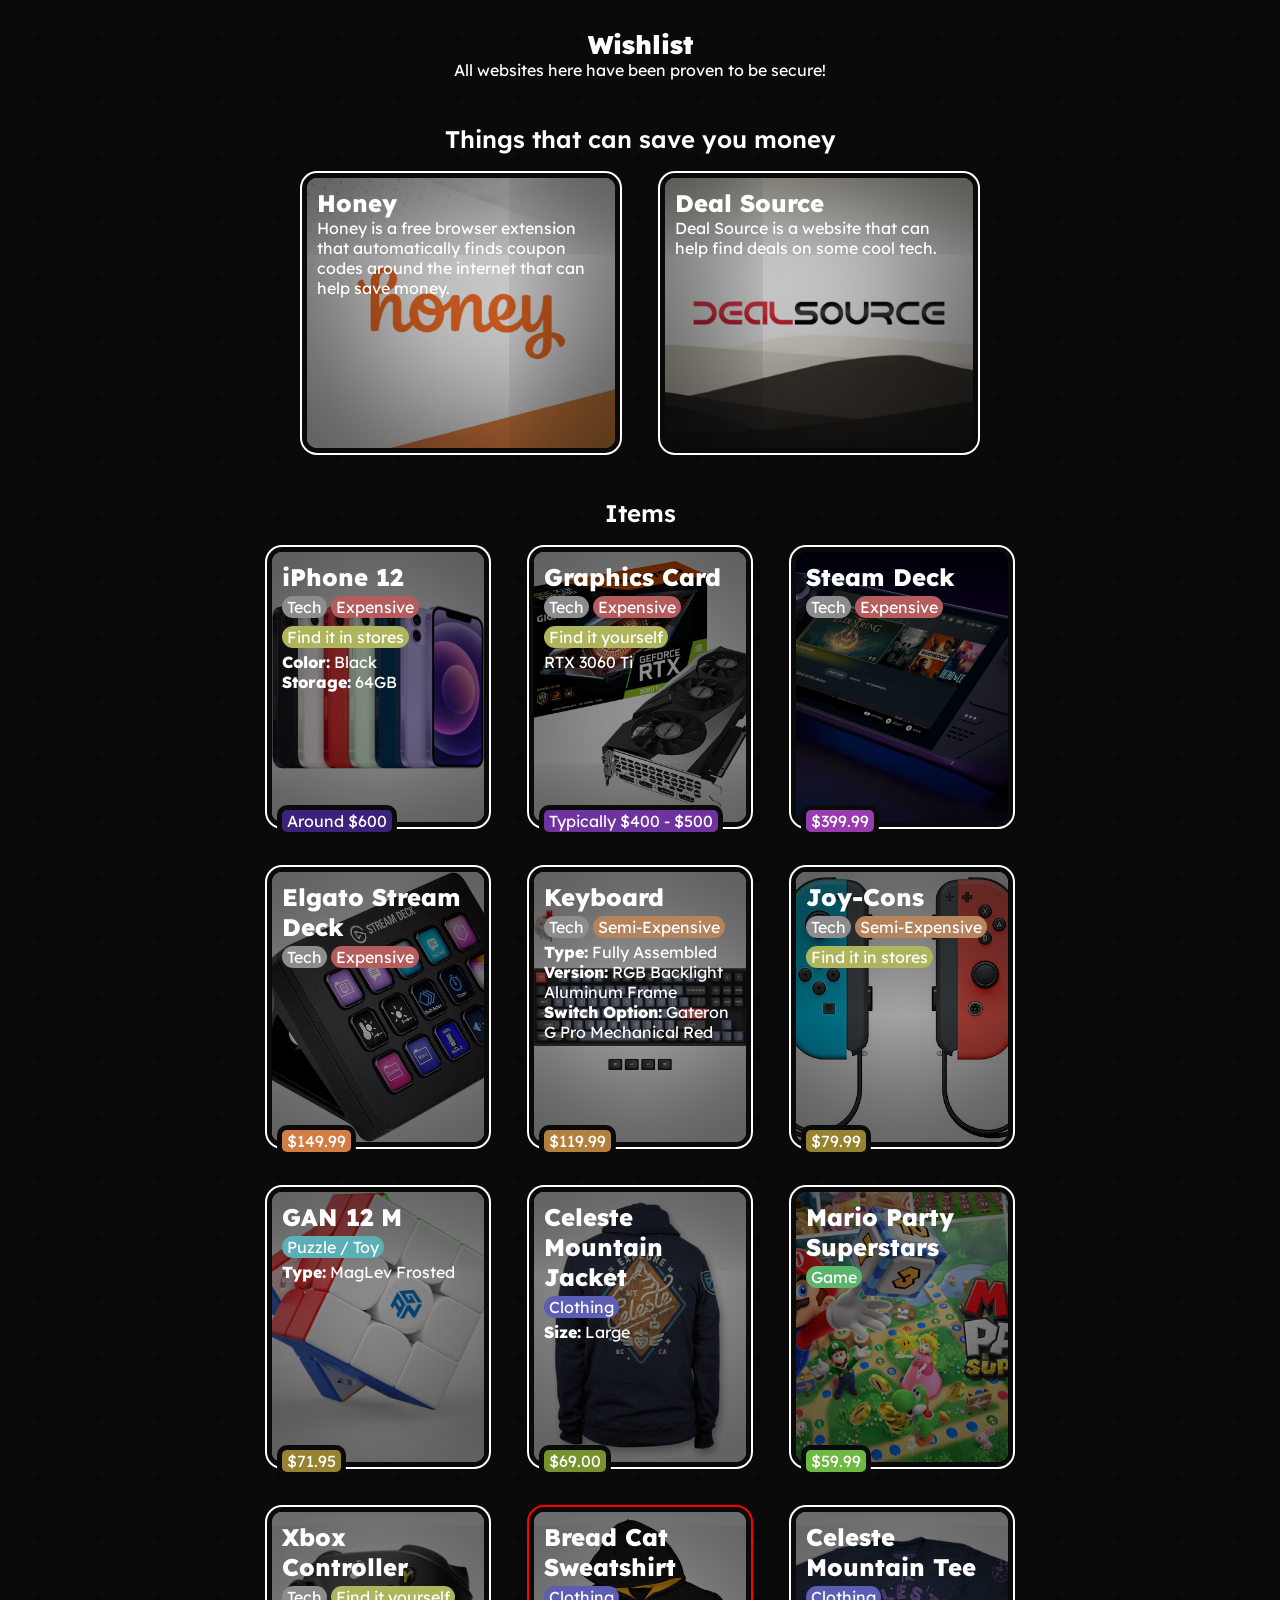
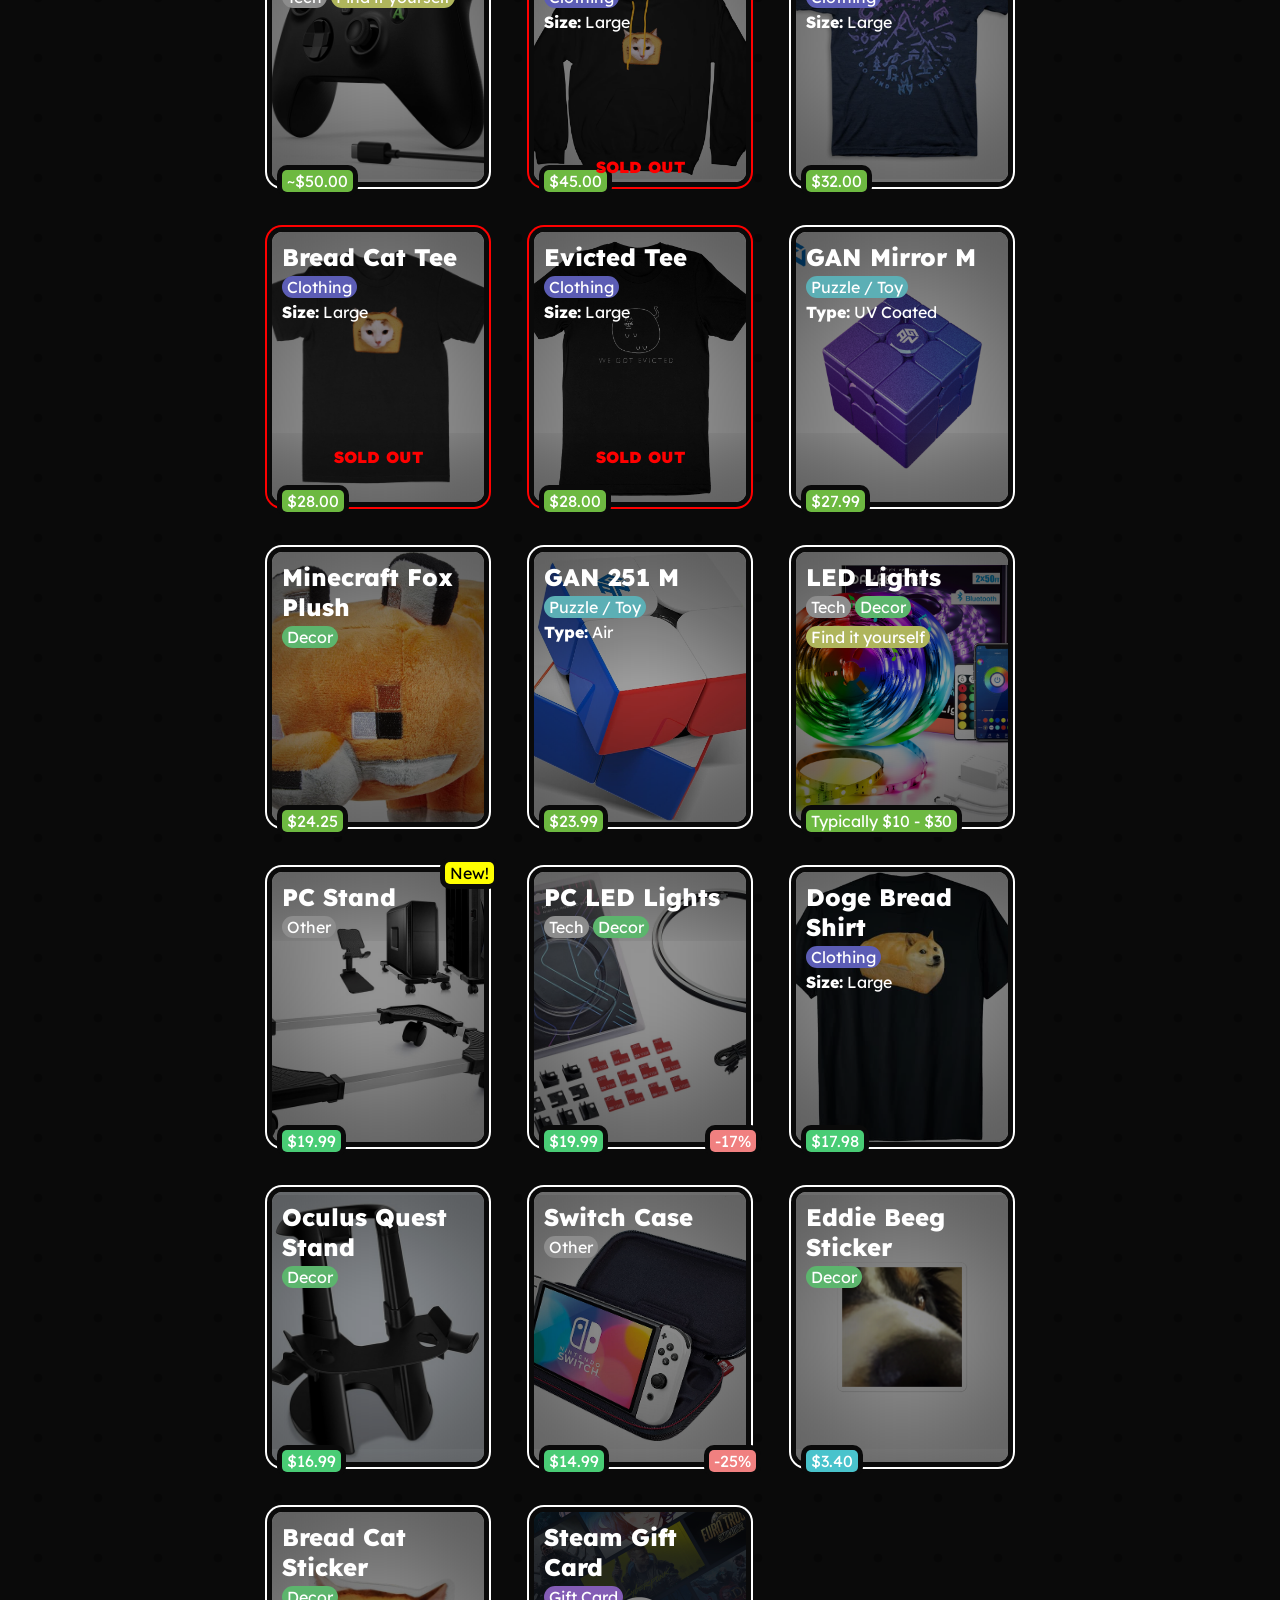
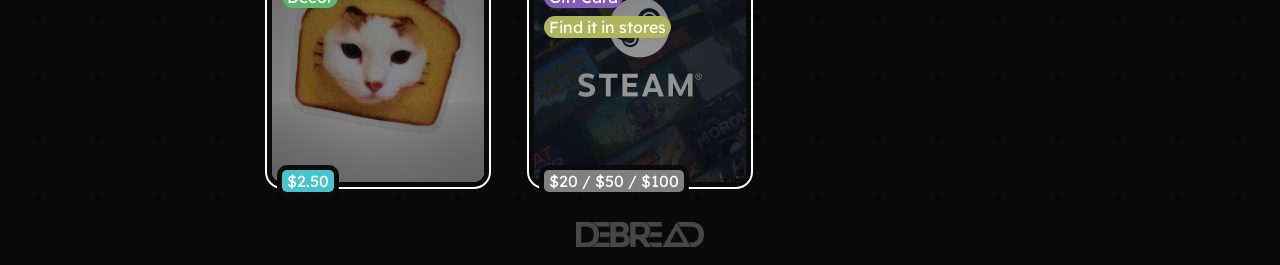
==== index.html @ 550fe933 "Add files via upload" ====
<!DOCTYPE html>
<html lang="en" style="background-color: var(--bg);">

<head>
    <meta charset="UTF-8">
    <meta http-equiv="X-UA-Compatible" content="IE=edge">
    <meta name="viewport" content="width=device-width, initial-scale=1.0">
    <link rel="stylesheet" href="index.css">
    <!-- <link rel="shortcut icon" type="image/png" href=""> -->
    <title>Wishlist</title>
</head>

<body>

    <section class="header">
        <div style="text-align: center;">
            <span class="header-text">Wishlist</span><br>
            <span>All websites here have been proven to be secure!</span>
        </div>
    </section>

    <p class="save-title">Things that can save you money</p>
    <section class="save-container">

        <div class="save-grid">
            <a class="save-box" style="background-image: url(images/save/honey.png);" href="https://www.joinhoney.com" target="_blank">
                <span class="box-title">Honey</span><br>
                <span>Honey is a free browser extension that automatically finds coupon codes around the internet that can help save money.</span>
                <img src="images/icons/link.png" class="box-link">
            </a>
            <a class="save-box" style="background-image: url(images/save/dealsource.png);" href="https://www.dealsource.tech/" target="_blank">
                <span class="box-title">Deal Source</span><br>
                <span>Deal Source is a website that can help find deals on some cool tech.</span>
                <img src="images/icons/link.png" class="box-link">
            </a>
        </div>
    </section>

    <p class="save-title">Items</p>

    <section class="boxes-container">

        <div class="box-grid">

            <a class="box" style="background-image: url(images/items/phone.jpg);" href="https://www.apple.com/shop/buy-iphone/iphone-12" target="_blank">
                <span class="box-title">iPhone 12</span><br>
                <span class="box-tag" style="background-color: var(--tag-tech);">Tech</span>
                <span class="box-tag" style="background-color: var(--tag-expensive);">Expensive</span>
                <span class="box-tag" style="background-color: var(--tag-fiy);">Find it in stores</span><br>
                <span><span style="font-weight: 800;">Color:</span> Black</span><br>
                <span><span style="font-weight: 800;">Storage:</span> 64GB</span><br>
                <div class="box-price" style="background-color: var(--price-500);">
                    <span>Around $600</span>
                </div>
            </a>

            <a class="box" style="background-image: url(images/items/gpu.jpg);">
                <span class="box-title">Graphics Card</span><br>
                <span class="box-tag" style="background-color: var(--tag-tech);">Tech</span>
                <span class="box-tag" style="background-color: var(--tag-expensive);">Expensive</span>
                <span class="box-tag" style="background-color: var(--tag-fiy);">Find it yourself</span><br>
                <span>RTX 3060 Ti</span>
                <div class="box-price" style="background-color: var(--price-450);">
                    <span>Typically $400 - $500</span>
                </div>
            </a>

            <a class="box" style="background-image: url(images/items/steamdeck.jpg);" href="https://www.steamdeck.com/en/" target="_blank">
                <span class="box-title">Steam Deck</span><br>
                <span class="box-tag" style="background-color: var(--tag-tech);">Tech</span>
                <span class="box-tag" style="background-color: var(--tag-expensive);">Expensive</span>
                <div class="box-price" style="background-color: var(--price-400);">
                    <span>$399.99</span>
                </div>
                <img src="images/icons/link.png" class="box-link">
            </a>

            <a class="box" style="background-image: url(images/items/streamdeck.jpg);" href="https://a.co/d/efsqp5U" target="_blank">
                <span class="box-title">Elgato Stream Deck</span><br>
                <span class="box-tag" style="background-color: var(--tag-tech);">Tech</span>
                <span class="box-tag" style="background-color: var(--tag-expensive);">Expensive</span>
                <div class="box-price" style="background-color: var(--price-150);">
                    <span>$149.99</span>
                </div>
                <img src="images/icons/link.png" class="box-link">
            </a>

            <a class="box" style="background-image: url(images/items/keyboard.webp);"
                href="https://www.keychron.com/collections/normal-profile-keyboards/products/keychron-k8-pro-qmk-via-wireless-mechanical-keyboard?variant=39755425382489"
                target="_blank">
                <span class="box-title">Keyboard</span><br>
                <span class="box-tag" style="background-color: var(--tag-tech);">Tech</span>
                <span class="box-tag" style="background-color: var(--tag-semi-expensive);">Semi-Expensive</span><br>
                <span><span style="font-weight: 800;">Type:</span> Fully Assembled</span><br>
                <span><span style="font-weight: 800;">Version:</span> RGB Backlight Aluminum Frame</span><br>
                <span><span style="font-weight: 800;">Switch Option:</span> Gateron G Pro Mechanical Red</span>
                <div class="box-price" style="background-color: var(--price-100);">
                    <span>$119.99</span>
                </div>
                <img src="images/icons/link.png" class="box-link">
            </a>

            <a class="box" style="background-image: url(images/items/joycon.jpg);" href="https://a.co/d/glvPUN5" target="_blank">
                <span class="box-title">Joy-Cons</span><br>
                <span class="box-tag" style="background-color: var(--tag-tech);">Tech</span>
                <span class="box-tag" style="background-color: var(--tag-semi-expensive);">Semi-Expensive</span>
                <span class="box-tag" style="background-color: var(--tag-fiy);">Find it in stores</span>
                <div class="box-price" style="background-color: var(--price-75);">
                    <span>$79.99</span>
                </div>
                <img src="images/icons/link.png" class="box-link">
            </a>

            <a class="box" style="background-image: url(images/items/cube2.jpg);" href="https://a.co/d/9yiKm9C" target="_blank">
                <span class="box-title">GAN 12 M</span><br>
                <span class="box-tag" style="background-color: var(--tag-toy);">Puzzle / Toy</span><br>
                <span><span style="font-weight: 800;">Type:</span> MagLev Frosted</span><br>
                <div class="box-price" style="background-color: var(--price-75);">
                    <span>$71.95</span>
                </div>
                <img src="images/icons/link.png" class="box-link">
            </a>

            <a class="box" style="background-image: url(images/items/sweatshirt2.webp)"
                href="https://www.fangamer.com/collections/celeste/products/celeste-hoodie-sweatshirt" target="_blank">
                <span class="box-title">Celeste Mountain Jacket</span><br>
                <span class="box-tag" style="background-color: var(--tag-clothing);">Clothing</span><br>
                <span><span style="font-weight: 800;">Size:</span> Large</span><br>
                <div class="box-price" style="background-color: var(--price-50);">
                    <span>$69.00</span>
                </div>
                <img src="images/icons/link.png" class="box-link">
            </a>

            <a class="box" style="background-image: url(images/items/mps.avif);"
                href="https://www.nintendo.com/store/products/mario-party-superstars-114384/" target="_blank">
                <span class="box-title">Mario Party Superstars</span><br>
                <div>
                    <span class="box-tag" style="background-color: var(--tag-decor);">Game</span>
                </div>
                <div class="box-price" style="background-color: var(--price-25);">
                    <span>$59.99</span>
                </div>
                <img src="images/icons/link.png" class="box-link">
            </a>

            <a class="box" style="background-image: url(images/items/xboxcontroller.jpg);">
                <span class="box-title">Xbox Controller</span><br>
                <span class="box-tag" style="background-color: var(--tag-tech);">Tech</span>
                <span class="box-tag" style="background-color: var(--tag-fiy);">Find it yourself</span><br>
                <div class="box-price" style="background-color: var(--price-25);">
                    <span>~$50.00</span>
                </div>
            </a>

            <a class="box" style="background-image: url(images/items/sweatshirt.webp); box-shadow: 0px 0px 0px 5px var(--bg), 0px 0px 0px 7px red,
            inset 0px 0px 200px 10px black;"
                href="https://www.catwarehouse.com/products/breadcat-hoodie?variant=41531230060734" target="_blank">
                <span class="box-title">Bread Cat Sweatshirt</span><br>
                <div>
                    <span class="box-tag" style="background-color: var(--tag-clothing);">Clothing</span>
                </div>
                <span><span style="font-weight: 800;">Size:</span> Large</span><br>
                <div class="box-price" style="background-color: var(--price-25);">
                    <span>$45.00</span>
                </div>
                <div class="box-soldout">
                    <span class="box-soldout-txt">SOLD OUT</span>
                </div>
                <img src="images/icons/link.png" class="box-link">
            </a>


            <a class="box" style="background-image: url(images/items/tee3.webp)"
                href="https://www.fangamer.com/collections/celeste/products/celeste-mountain-shirt" target="_blank">
                <span class="box-title">Celeste Mountain Tee</span><br>
                <span class="box-tag" style="background-color: var(--tag-clothing);">Clothing</span><br>
                <span><span style="font-weight: 800;">Size:</span> Large</span><br>
                <div class="box-price" style="background-color: var(--price-25);">
                    <span>$32.00</span>
                </div>
                <img src="images/icons/link.png" class="box-link">
            </a>

            <a class="box" style="background-image: url(images/items/tee.webp); box-shadow: 0px 0px 0px 5px var(--bg), 0px 0px 0px 7px red,
            inset 0px 0px 200px 10px black;"
                href="https://www.catwarehouse.com/products/breadcat-tee-black?variant=41581729579198" target="_blank">
                <span class="box-title">Bread Cat Tee</span><br>
                <span class="box-tag" style="background-color: var(--tag-clothing);">Clothing</span>
                <br><span><span style="font-weight: 800;">Size:</span> Large</span><br>
                <div class="box-soldout">
                    <span class="box-soldout-txt">SOLD OUT</span>
                </div>
                <div class="box-price" style="background-color: var(--price-25);">
                    <span>$28.00</span>
                </div>
                <img src="images/icons/link.png" class="box-link">
            </a>

            <a class="box" style="background-image: url(images/items/tee2.webp); box-shadow: 0px 0px 0px 5px var(--bg), 0px 0px 0px 7px red,
        inset 0px 0px 200px 10px black;"
                href="https://www.catwarehouse.com/products/evicted-tee?variant=41601961787582" target="_blank">
                <span class="box-title">Evicted Tee</span><br>
                <span class="box-tag" style="background-color: var(--tag-clothing);">Clothing</span><br>
                <span><span style="font-weight: 800;">Size:</span> Large</span><br>
                <div class="box-soldout">
                    <span class="box-soldout-txt">SOLD OUT</span>
                </div>
                <div class="box-price" style="background-color: var(--price-25);">
                    <span>$28.00</span>
                </div>
                <img src="images/icons/link.png" class="box-link">
            </a>

            <a class="box" style="background-image: url(images/items/mirror.png);" href="https://shop.gancube.com/product/ganmirrorm?v=f24485ae434a"
                target="_blank">
                <span class="box-title">GAN Mirror M</span><br>
                <span class="box-tag" style="background-color: var(--tag-toy);">Puzzle / Toy</span><br>
                <span><span style="font-weight: 800;">Type:</span> UV Coated</span><br>
                <div class="box-price" style="background-color: var(--price-25);">
                    <span>$27.99</span>
                </div>
                <img src="images/icons/link.png" class="box-link">
            </a>

            <a class="box" style="background-image: url(images/items/fox.jpg);" href="https://a.co/d/9LAJV01" target="_blank">
                <span class="box-title">Minecraft Fox Plush</span><br>
                <span class="box-tag" style="background-color: var(--tag-decor);">Decor</span>
                <div class="box-price" style="background-color: var(--price-25);">
                    <span>$24.25</span>
                </div>
                <img src="images/icons/link.png" class="box-link">
            </a>

            <a class="box" style="background-image: url(images/items/cube.jpg);" href="https://a.co/d/9yqokcF" target="_blank">
                <span class="box-title">GAN 251 M</span><br>
                <span class="box-tag" style="background-color: var(--tag-toy);">Puzzle / Toy</span><br>
                <span><span style="font-weight: 800;">Type:</span> Air</span><br>
                <div class="box-price" style="background-color: var(--price-25);">
                    <span>$23.99</span>
                </div>
                <img src="images/icons/link.png" class="box-link">
            </a>

            <a class="box" style="background-image: url(images/items/ledlights.jpg);">
                <span class="box-title">LED Lights</span><br>
                <span class="box-tag" style="background-color: var(--tag-tech);">Tech</span>
                <span class="box-tag" style="background-color: var(--tag-decor);">Decor</span>
                <span class="box-tag" style="background-color: var(--tag-fiy);">Find it yourself</span>
                <div class="box-price" style="background-color: var(--price-25);">
                    <span>Typically $10 - $30</span>
                </div>
            </a>

            <a class="box" style="background-image: url(images/items/pcstand.png);" href="https://a.co/d/6WQpPSl" target="_blank">
                <span class="box-title">PC Stand</span><br>
                <span class="box-tag" style="background-color: var(--tag-tech);">Other</span>
                <div class="box-price" style="background-color: var(--price-10);">
                    <span>$19.99</span>
                </div>
                <div class="box-new">
                    <span>New!</span>
                </div>
                <img src="images/icons/link.png" class="box-link">
            </a>

            <a class="box" style="background-image: url(images/items/pcledlights.jpg);" href="https://a.co/d/g2DszLo" target="_blank">
                <span class="box-title">PC LED Lights</span><br>
                <span class="box-tag" style="background-color: var(--tag-tech);">Tech</span>
                <span class="box-tag" style="background-color: var(--tag-decor);">Decor</span>
                <div class="box-price" style="background-color: var(--price-10);">
                    <span>$19.99</span>
                </div>
                <div class="box-discount">
                    <span>-17%</span>
                </div>
                <img src="images/icons/link.png" class="box-link">
            </a>

            <a class="box" style="background-image: url(images/items/dogebread.jpg);" href="https://a.co/d/9gzTWDz" target="_blank">
                <span class="box-title">Doge Bread Shirt</span><br>
                <span class="box-tag" style="background-color: var(--tag-clothing);">Clothing</span><br>
                <span><span style="font-weight: 800;">Size:</span> Large</span><br>
                <div class="box-price" style="background-color: var(--price-10);">
                    <span>$17.98</span>
                </div>
                <img src="images/icons/link.png" class="box-link">
            </a>


            <a class="box" style="background-image: url(images/items/queststand.PNG);" href="https://a.co/d/4uVaNpi" target="_blank">
                <span class="box-title">Oculus Quest Stand</span><br>
                <span class="box-tag" style="background-color: var(--tag-decor);">Decor</span>
                <div class="box-price" style="background-color: var(--price-10);">
                    <span>$16.99</span>
                </div>
                <img src="images/icons/link.png" class="box-link">
            </a>

            <a class="box" style="background-image: url(images/items/switchcase.PNG);"
                href="https://a.co/d/511zLn5" target="_blank">
                <span class="box-title">Switch Case</span><br>
                <span class="box-tag" style="background-color: var(--tag-tech);">Other</span>
                <div class="box-price" style="background-color: var(--price-10);">
                    <span>$14.99</span>
                </div>
                <div class="box-discount">
                    <span>-25%</span>
                </div>
                <img src="images/icons/link.png" class="box-link">
            </a>

            <a class="box" style="background-image: url(images/items/eddiesticker.png);"
                href="https://streamlabs.com/notdebread/merch/3266686" target="_blank">
                <span class="box-title">Eddie Beeg Sticker</span><br>
                <span class="box-tag" style="background-color: var(--tag-decor);">Decor</span>
                <div class="box-price" style="background-color: var(--price-1);">
                    <span>$3.40</span>
                </div>
                <img src="images/icons/link.png" class="box-link">
            </a>

            <a class="box" style="background-image: url(images/items/sticker.webp);"
                href="https://www.catwarehouse.com/collections/all/products/bread-cat-sticker" target="_blank">
                <span class="box-title">Bread Cat Sticker</span><br>
                <span class="box-tag" style="background-color: var(--tag-decor);">Decor</span>
                <div class="box-price" style="background-color: var(--price-1);">
                    <span>$2.50</span>
                </div>
                <img src="images/icons/link.png" class="box-link">
            </a>

            <box class="box" style="background-image: url(images/items/steam.jpg);">
                <span class="box-title">Steam Gift Card</span><br>
                <span class="box-tag" style="background-color: var(--tag-giftcard);">Gift Card</span>
                <span class="box-tag" style="background-color: var(--tag-fiy);">Find it in stores</span>
                <div class="box-price card1">
                    <span>$20 / $50 / $100</span>
                </div>
            </box>

        </div>
    </section>

    <section class="footer">
        <img src="images/logo.png" class="footer-img">
    </section>
</body>

</html>
---- index.css ----
:root {
  --bg: rgb(10, 10, 10);
  --accent: rgb(136, 71, 255);

  --tag-tech: rgb(140, 140, 140);
  --tag-expensive: rgb(181, 92, 92);
  --tag-semi-expensive: rgb(181, 132, 92);
  --tag-fiy: rgb(175, 181, 92);
  --tag-decor: rgb(92, 181, 109);
  --tag-toy: rgb(92, 175, 181);
  --tag-clothing: rgb(92, 93, 181);
  --tag-giftcard: rgb(131, 92, 181);

  --price-1: rgb(73, 195, 204);
  --price-5: rgb(73, 204, 171);
  --price-10: rgb(73, 204, 117);
  --price-25: rgb(109, 185, 65);
  --price-50: rgb(120, 146, 47);
  --price-75: rgb(150, 131, 49);
  --price-100: rgb(179, 128, 62);
  --price-150: rgb(209, 125, 68);
  --price-200: rgb(255, 121, 88);
  --price-250: rgb(255, 88, 88);
  --price-300: rgb(226, 75, 125);
  --price-350: rgb(202, 63, 172);
  --price-400: rgb(152, 59, 175);
  --price-450: rgb(110, 51, 158);
  --price-500: rgb(59, 35, 124);
}

@font-face {
  font-family: deca;
  src: url(fonts/deca.ttf);
}

html {
  background-color: var(--bg);
  font-family: deca;
  color: white;
}

body {
  background-image: radial-gradient(rgba(0, 0, 0, 0.25) 10%, transparent 11%);
  background-size: 60px 60px;
  background-position: 0 0, 30px 30px;
  background-repeat: repeat;
}

.header {
  display: flex;
  align-items: center;
  justify-content: center;
  padding: 20px;
}

.header-text {
  font-size: 2vw;
  font-weight: 900;
}

.save-container {
  display: flex;
  justify-content: center;
  margin-bottom: 50px;
}

.save-title {
  text-align: center;
  font-size: x-large;
  font-weight: 600;
}

.save-grid {
  display: grid;
  gap: 50px;
  grid-template-columns: repeat(2, 1fr);
}

.save-box {
  position: relative;
  width: 22.5vw;
  height: 250px;
  background-color: black;
  padding: 10px;
  border-radius: 10px;
  background-position: center;
  background-size: cover;
  user-select: none;
  cursor: pointer;
  text-decoration: none;
  color: white;
  box-shadow: 0px 0px 0px 5px var(--bg), 0px 0px 0px 7px white,
    inset 0px 0px 200px 10px black;
}

.save-box:hover {
  box-shadow: 0px 0px 0px 7px var(--bg), 0px 0px 0px 9px white,
    inset 0px 0px 200px 10px black;
}

.save-box:active {
  box-shadow: 0px 0px 0px 5px var(--bg), 0px 0px 0px 7px white,
    inset 0px 0px 200px 10px black;
}

.boxes-container {
  display: flex;
  justify-content: center;
}

.box-grid {
  display: grid;
  grid-template-columns: repeat(3, 1fr);
  gap: 50px;
  margin-bottom: 10px;
}

.box {
  position: relative;
  width: 15vw;
  height: 250px;
  background-color: white;
  padding: 10px;
  border-radius: 10px;
  background-position: center;
  background-size: cover;
  user-select: none;
  cursor: pointer;
  text-decoration: none;
  color: white;
  box-shadow: 0px 0px 0px 5px var(--bg), 0px 0px 0px 7px white,
    inset 0px 0px 200px 10px black;
}

.box:hover {
  box-shadow: 0px 0px 0px 7px var(--bg), 0px 0px 0px 9px white,
    inset 0px 0px 200px 10px black;
}

.box:active {
  box-shadow: 0px 0px 0px 5px var(--bg), 0px 0px 0px 7px white,
    inset 0px 0px 200px 10px black;
}

.box-title {
  font-size: x-large;
  font-weight: 800;
}

.box-tag {
  padding: 5px;
  padding-top: 1px;
  padding-bottom: 1px;
  border-radius: 23px;
  white-space: nowrap;
  line-height: 30px;
}

.card1 {
  animation: card1 linear 5s infinite;
}

@keyframes card1 {
  0% {
    background-color: var(--price-10);
  }

  33% {
    background-color: var(--price-50);
  }

  66% {
    background-color: var(--price-100);
  }

  100% {
    background-color: var(--price-10);
  }
}

.box-discount {
  position: absolute;
  bottom: -10px;
  right: -10px;
  background-color: lightcoral;
  padding: 5px;
  padding-top: 1px;
  padding-bottom: 1px;
  border-radius: 5px;
  z-index: 2;
  box-shadow: 0px 0px 0px 5px var(--bg);
}

.box-new {
  position: absolute;
  top: -10px;
  right: -10px;
  background-color: yellow;
  color: black;
  padding: 5px;
  padding-top: 1px;
  padding-bottom: 1px;
  border-radius: 5px;
  box-shadow: 0px 0px 0px 5px var(--bg);
}

.box-price {
  position: absolute;
  bottom: -10px;
  background-color: grey;
  padding: 5px;
  padding-top: 1px;
  padding-bottom: 1px;
  border-radius: 5px;
  box-shadow: 0px 0px 0px 5px var(--bg);
}

.box-soldout {
  width: calc(100% - 20px);
  height: 100%;
  position: absolute;
  display: flex;
  justify-content: center;
  align-items: center;
}

.box-soldout-txt {
  color: red;
  font-weight: 900;
}

.box-link {
  position: absolute;
  width: 25px;
  opacity: 0;
  filter: invert();
  bottom: 5px;
  right: 5px;
  transition: opacity ease-in-out 0.25s;
}

.box:hover .box-link {
  opacity: 1;
}

.save-box:hover .box-link {
  opacity: 1;
}

.footer {
  display: flex;
  justify-content: center;
  align-items: center;
  margin-top: 20px;
  padding: 10px;
}

.footer-img {
  width: 10vw;
  opacity: 0.25;
}

@media screen and (max-width: 1200px) {
  .box-grid {
    display: grid;
    grid-template-columns: repeat(2, 1fr);
  }

  .save-box {
    width: 25vw;
  }

  .box {
    width: 25vw;
  }
}

@media screen and (max-width: 900px) {
  .header-text {
    font-size: 10vw;
  }

  .save-grid {
    grid-template-columns: repeat(1, 1fr);
  }

  .save-box {
    width: 75vw;
  }

  .box-grid {
    display: grid;
    grid-template-columns: repeat(1, 1fr);
  }

  .box {
    width: 75vw;
  }

  .footer-img {
    width: 50vw;
  }
}
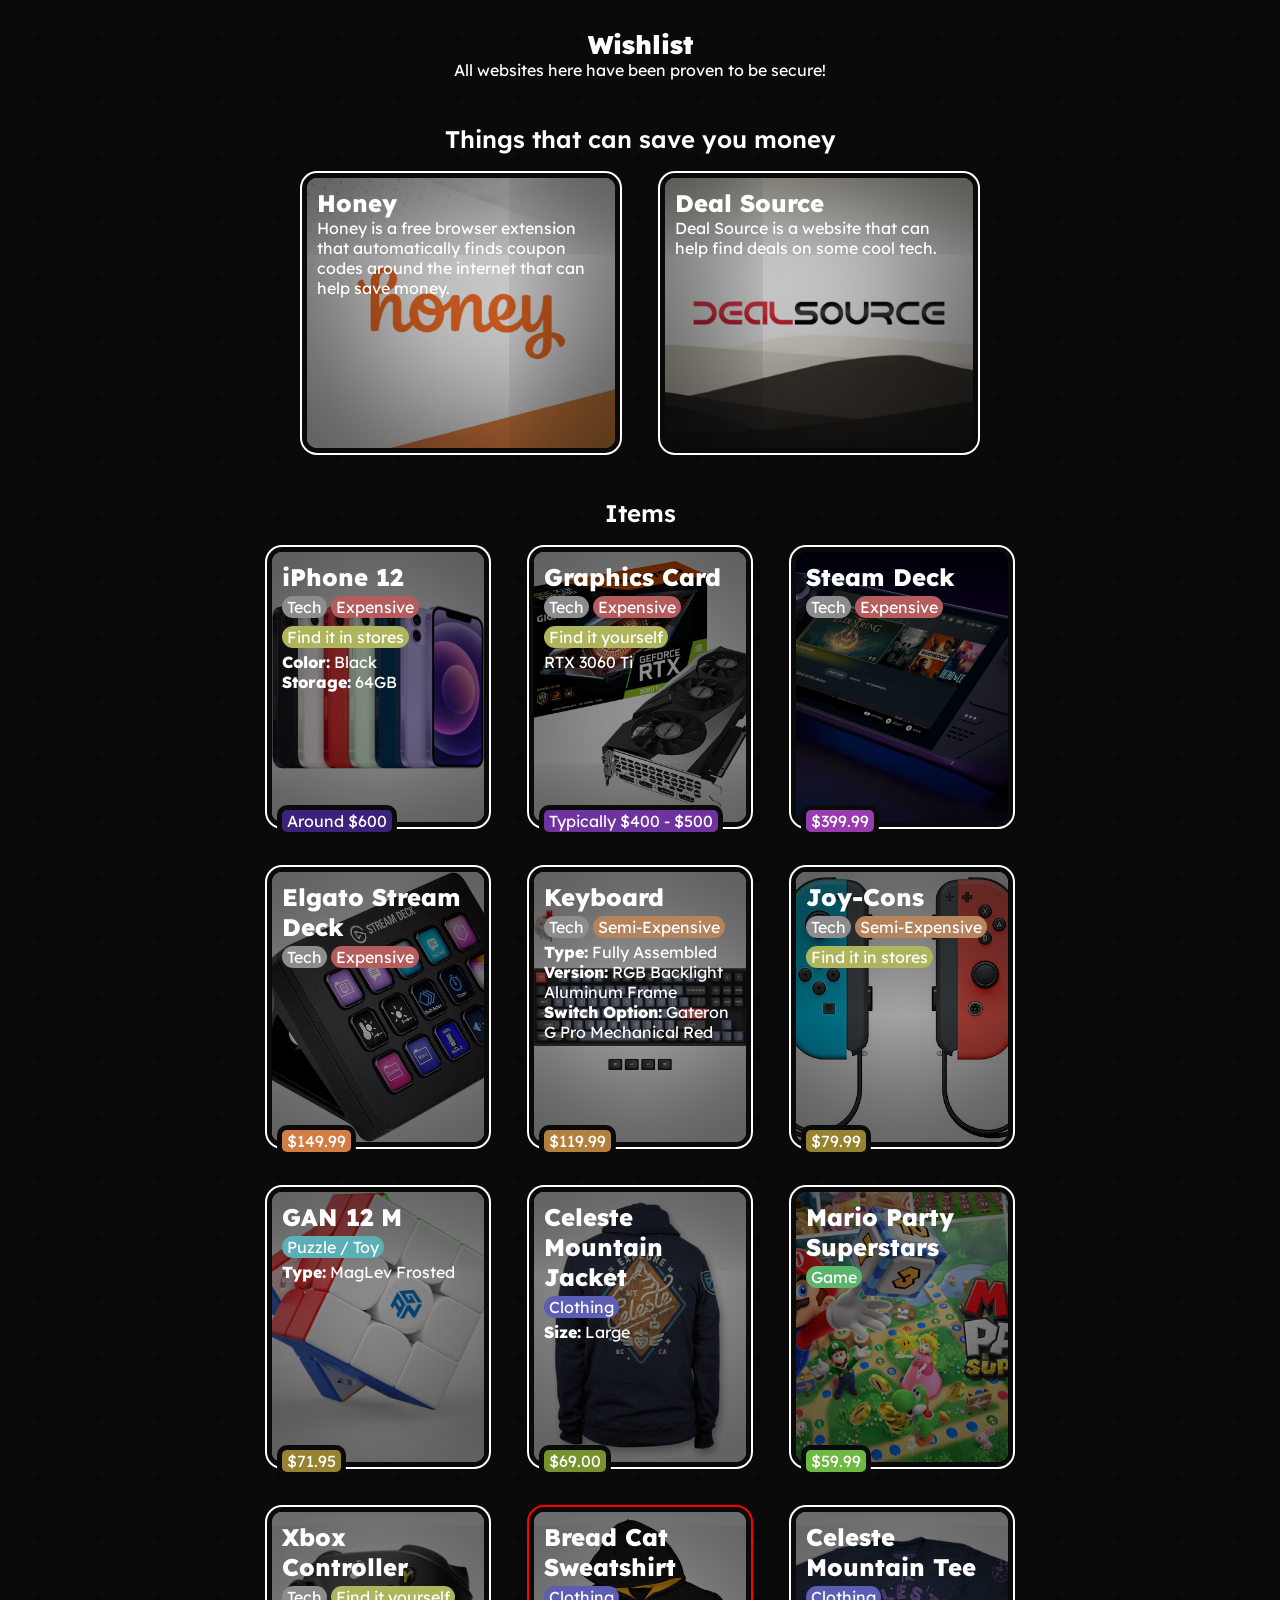
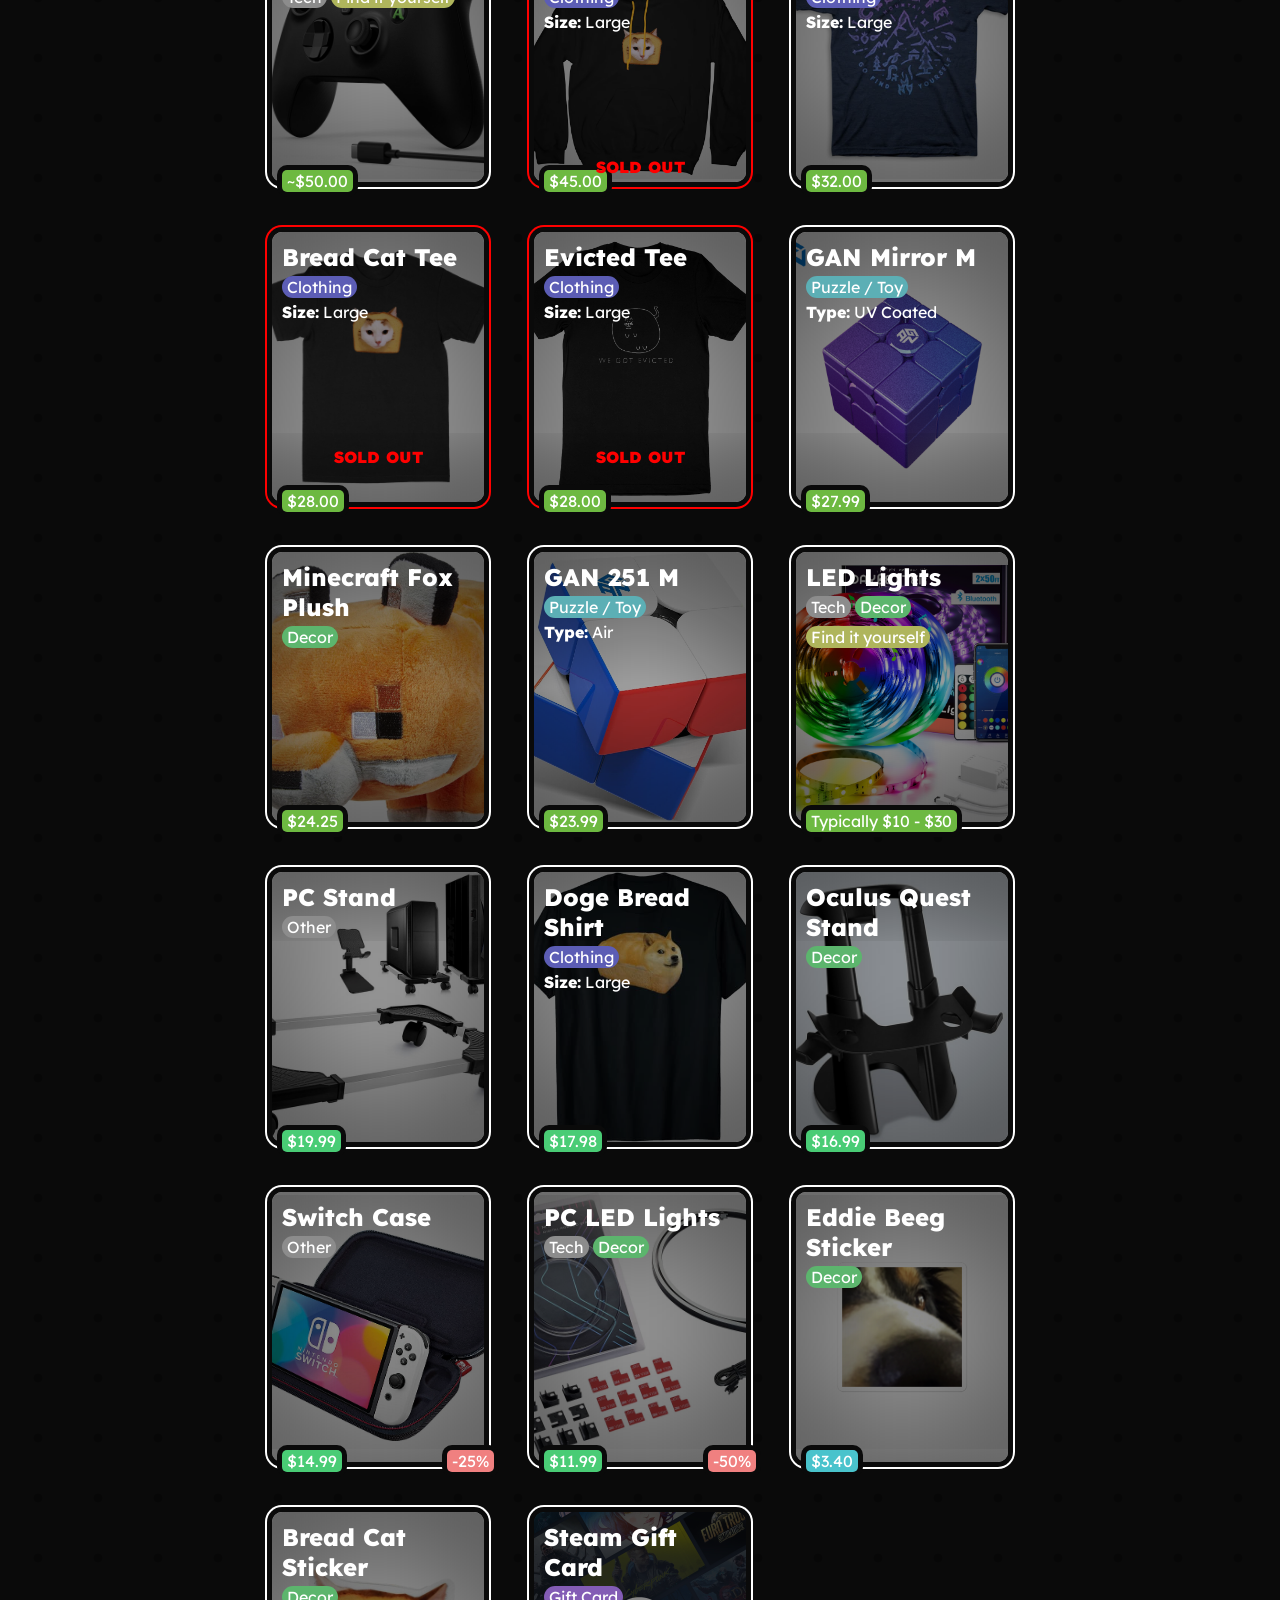
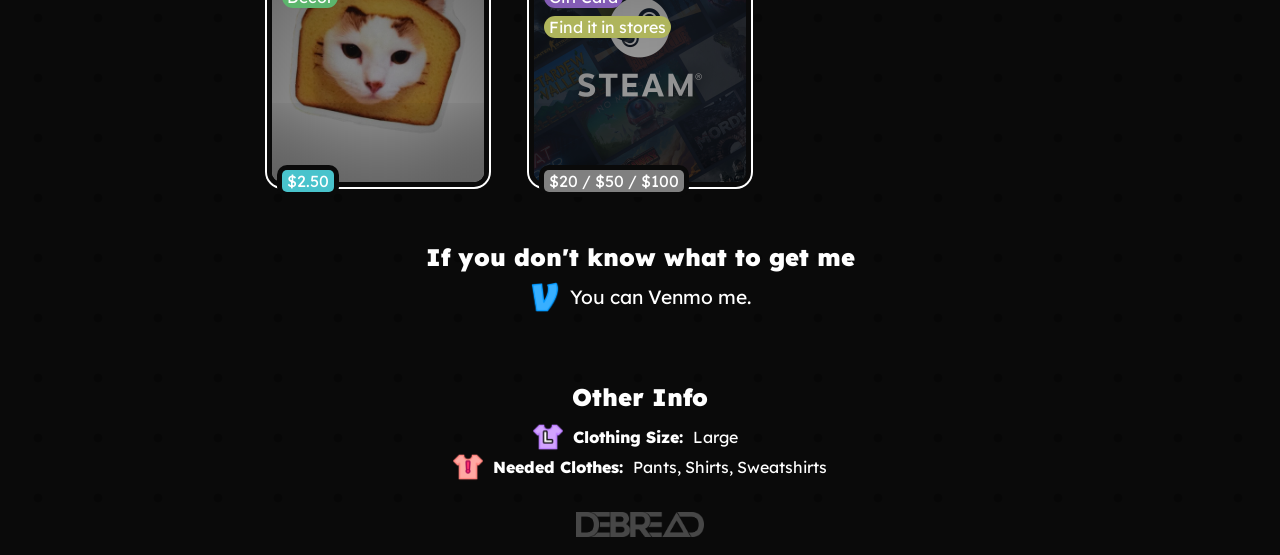
==== commit cdc1fe01: "Add files via upload" ====
--- a/index.html
+++ b/index.html
@@ -258,22 +258,6 @@
                 <div class="box-price" style="background-color: var(--price-10);">
                     <span>$19.99</span>
                 </div>
-                <div class="box-new">
-                    <span>New!</span>
-                </div>
-                <img src="images/icons/link.png" class="box-link">
-            </a>
-
-            <a class="box" style="background-image: url(images/items/pcledlights.jpg);" href="https://a.co/d/g2DszLo" target="_blank">
-                <span class="box-title">PC LED Lights</span><br>
-                <span class="box-tag" style="background-color: var(--tag-tech);">Tech</span>
-                <span class="box-tag" style="background-color: var(--tag-decor);">Decor</span>
-                <div class="box-price" style="background-color: var(--price-10);">
-                    <span>$19.99</span>
-                </div>
-                <div class="box-discount">
-                    <span>-17%</span>
-                </div>
                 <img src="images/icons/link.png" class="box-link">
             </a>
 
@@ -306,6 +290,19 @@
                 </div>
                 <div class="box-discount">
                     <span>-25%</span>
+                </div>
+                <img src="images/icons/link.png" class="box-link">
+            </a>
+
+            <a class="box" style="background-image: url(images/items/pcledlights.jpg);" href="https://a.co/d/g2DszLo" target="_blank">
+                <span class="box-title">PC LED Lights</span><br>
+                <span class="box-tag" style="background-color: var(--tag-tech);">Tech</span>
+                <span class="box-tag" style="background-color: var(--tag-decor);">Decor</span>
+                <div class="box-price" style="background-color: var(--price-10);">
+                    <span>$11.99</span>
+                </div>
+                <div class="box-discount">
+                    <span>-50%</span>
                 </div>
                 <img src="images/icons/link.png" class="box-link">
             </a>
@@ -342,6 +339,37 @@
         </div>
     </section>
 
+    <section class="other">
+        <div class="other-title">
+            <span>If you don't know what to get me</span>
+        </div>
+        <div class="other-body">
+            <div class="other-element">
+                <img src="images/icons/venmo.png" class="other-icon">
+                <span class="other-text">You can Venmo me.</span>
+            </div>
+            <div>
+                <img>
+            </div>
+        </div>
+    </section>
+
+    <section>
+        <div class="other-title">
+            <span>Other Info</span>
+        </div>
+        <div class="other-body">
+            <div class="other-element">
+                <img src="images/icons/size.png" class="other-icon">
+                <span class="other" style="font-weight: 800;">Clothing Size:</span><span> Large</span><br>
+            </div>
+            <div class="other-element">
+                <img src="images/icons/clothes.png" class="other-icon">
+                <span class="other" style="font-weight: 800;">Needed Clothes:</span><span> Pants, Shirts, Sweatshirts</span>
+            </div>
+        </div>
+    </section>
+
     <section class="footer">
         <img src="images/logo.png" class="footer-img">
     </section>
--- a/index.css
+++ b/index.css
@@ -247,6 +247,36 @@
   opacity: 1;
 }
 
+.other-title {
+  margin-top: 50px;
+  text-align: center;
+  font-size: x-large;
+  font-weight: 900;
+  margin-bottom: 10px;
+}
+
+.other-body {
+  display: flex;
+  justify-content: center;
+  align-items: center;
+  flex-direction: column;
+}
+
+.other-element {
+  display: flex;
+  justify-content: center;
+  align-items: center;
+  gap: 10px;
+}
+
+.other-icon {
+  width: 30px;
+}
+
+.other-text {
+  font-size: larger;
+}
+
 .footer {
   display: flex;
   justify-content: center;
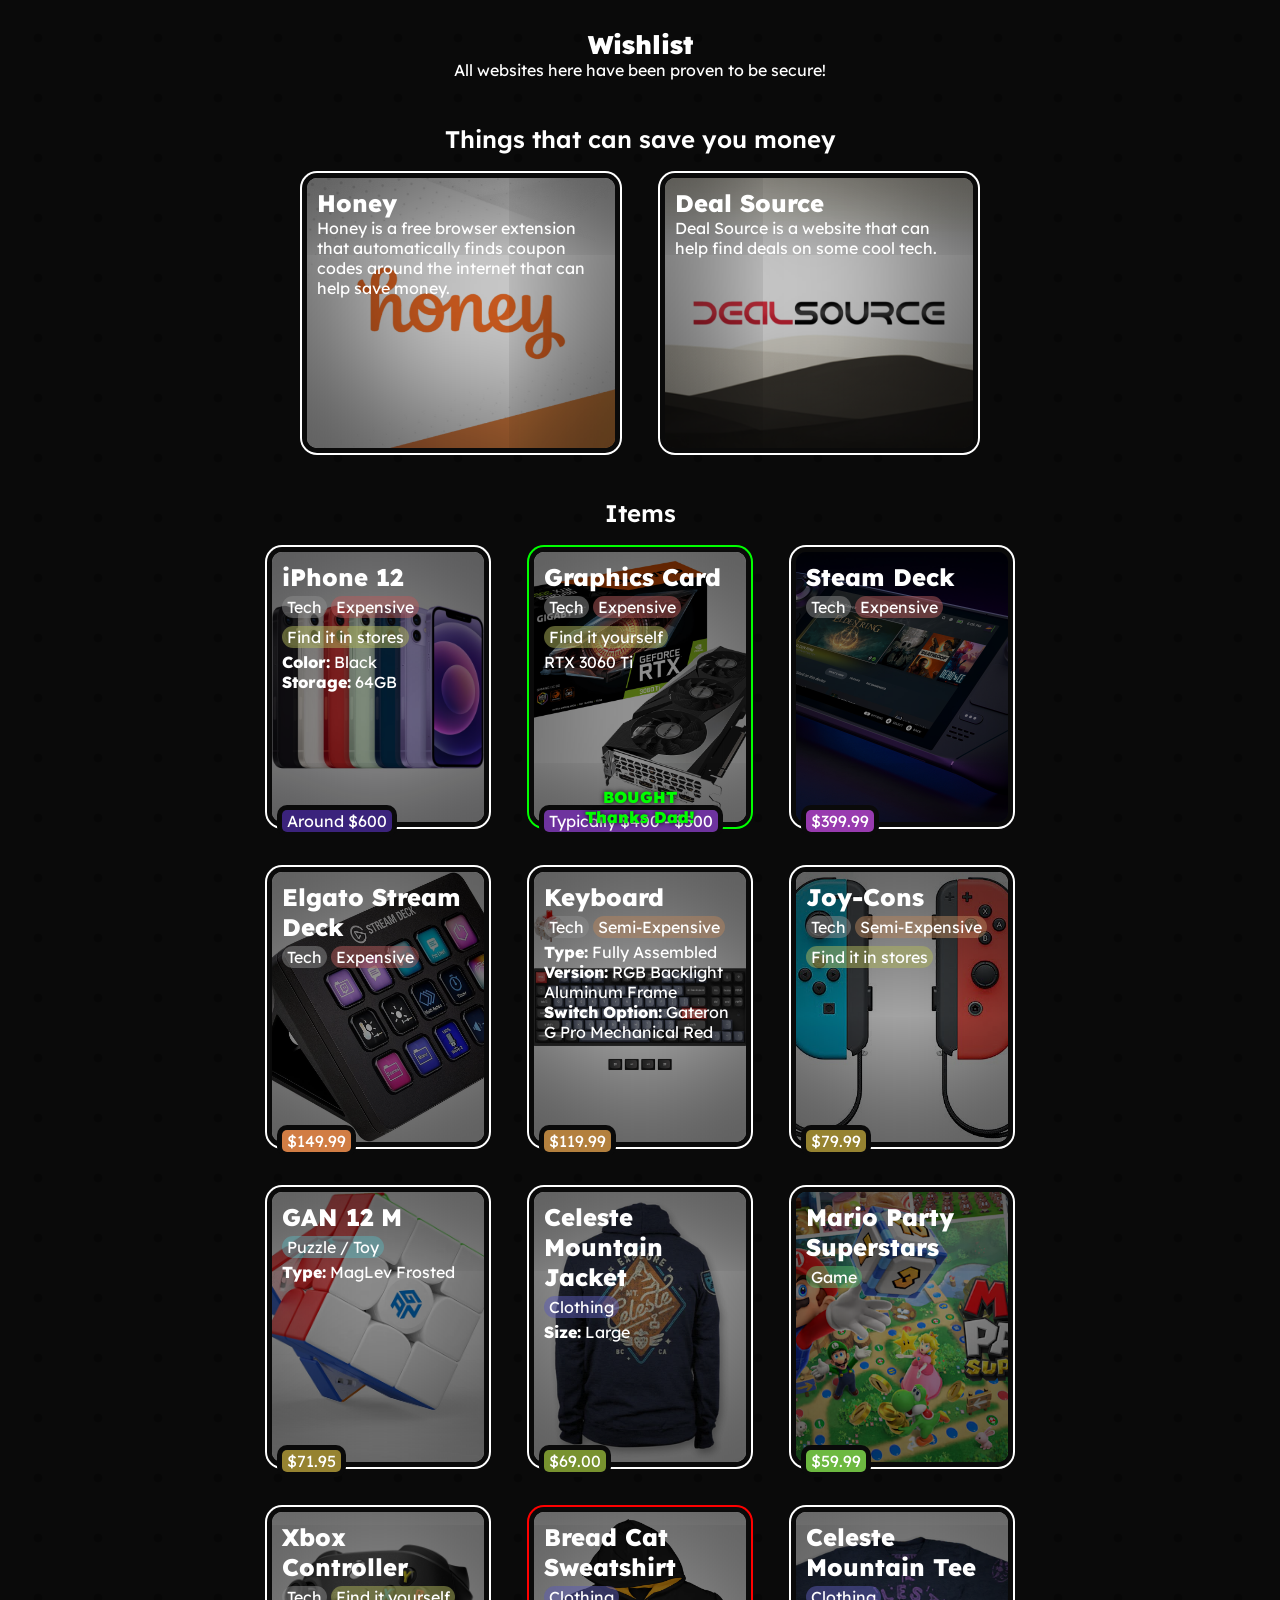
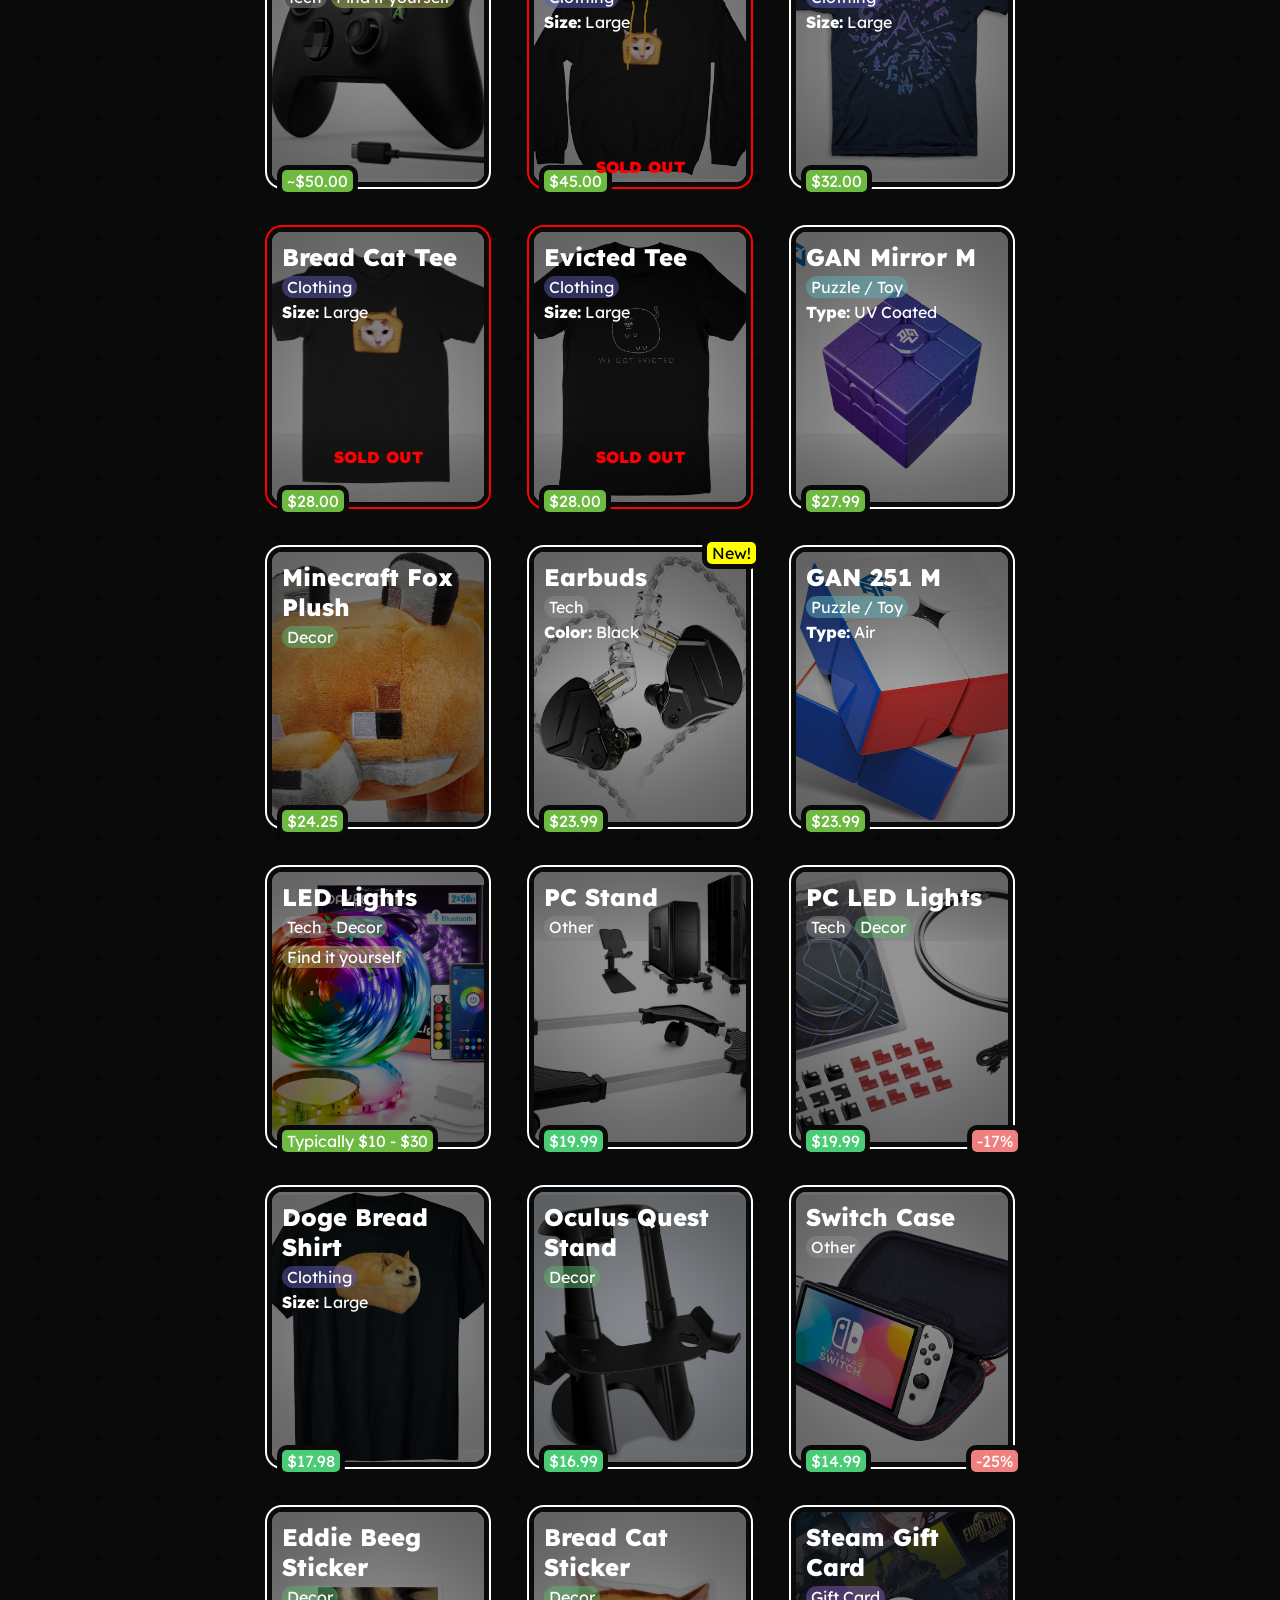
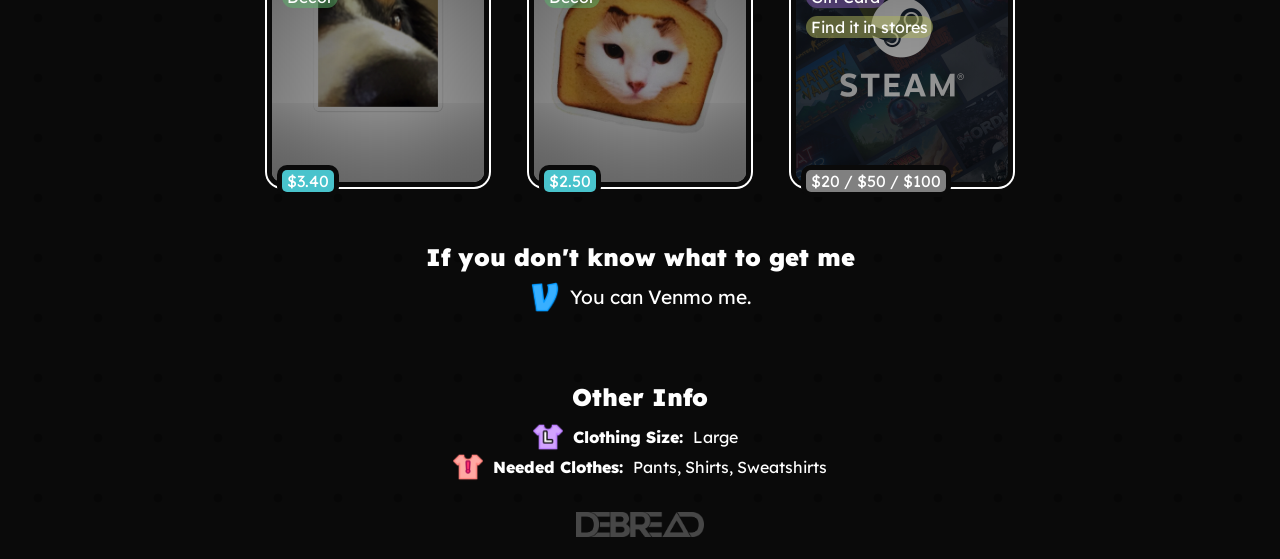
==== commit d225afc5: "Add files via upload" ====
--- a/index.html
+++ b/index.html
@@ -54,7 +54,8 @@
                 </div>
             </a>
 
-            <a class="box" style="background-image: url(images/items/gpu.jpg);">
+            <a class="box" style="background-image: url(images/items/gpu.jpg); box-shadow: 0px 0px 0px 5px var(--bg), 0px 0px 0px 7px lime,
+            inset 0px 0px 200px 10px black;">
                 <span class="box-title">Graphics Card</span><br>
                 <span class="box-tag" style="background-color: var(--tag-tech);">Tech</span>
                 <span class="box-tag" style="background-color: var(--tag-expensive);">Expensive</span>
@@ -62,6 +63,9 @@
                 <span>RTX 3060 Ti</span>
                 <div class="box-price" style="background-color: var(--price-450);">
                     <span>Typically $400 - $500</span>
+                </div>
+                <div class="box-soldout">
+                    <span class="box-soldout-txt" style="color: lime; text-shadow: 0px 0px 5px black;">BOUGHT<br>Thanks Dad!</span>
                 </div>
             </a>
 
@@ -232,6 +236,19 @@
                 <img src="images/icons/link.png" class="box-link">
             </a>
 
+            <a class="box" style="background-image: url(images/items/kz.jpg);" href="https://a.co/d/8XORdul" target="_blank">
+                <span class="box-title">Earbuds</span><br>
+                <span class="box-tag" style="background-color: var(--tag-tech);">Tech</span><br>
+                <span><span style="font-weight: 800;">Color:</span> Black</span><br>
+                <div class="box-price" style="background-color: var(--price-25);">
+                    <span>$23.99</span>
+                </div>
+                <div class="box-new">
+                    <span>New!</span>
+                </div>
+                <img src="images/icons/link.png" class="box-link">
+            </a>
+
             <a class="box" style="background-image: url(images/items/cube.jpg);" href="https://a.co/d/9yqokcF" target="_blank">
                 <span class="box-title">GAN 251 M</span><br>
                 <span class="box-tag" style="background-color: var(--tag-toy);">Puzzle / Toy</span><br>
@@ -261,6 +278,19 @@
                 <img src="images/icons/link.png" class="box-link">
             </a>
 
+            <a class="box" style="background-image: url(images/items/pcledlights.jpg);" href="https://a.co/d/g2DszLo" target="_blank">
+                <span class="box-title">PC LED Lights</span><br>
+                <span class="box-tag" style="background-color: var(--tag-tech);">Tech</span>
+                <span class="box-tag" style="background-color: var(--tag-decor);">Decor</span>
+                <div class="box-price" style="background-color: var(--price-10);">
+                    <span>$19.99</span>
+                </div>
+                <div class="box-discount">
+                    <span>-17%</span>
+                </div>
+                <img src="images/icons/link.png" class="box-link">
+            </a>
+
             <a class="box" style="background-image: url(images/items/dogebread.jpg);" href="https://a.co/d/9gzTWDz" target="_blank">
                 <span class="box-title">Doge Bread Shirt</span><br>
                 <span class="box-tag" style="background-color: var(--tag-clothing);">Clothing</span><br>
@@ -290,19 +320,6 @@
                 </div>
                 <div class="box-discount">
                     <span>-25%</span>
-                </div>
-                <img src="images/icons/link.png" class="box-link">
-            </a>
-
-            <a class="box" style="background-image: url(images/items/pcledlights.jpg);" href="https://a.co/d/g2DszLo" target="_blank">
-                <span class="box-title">PC LED Lights</span><br>
-                <span class="box-tag" style="background-color: var(--tag-tech);">Tech</span>
-                <span class="box-tag" style="background-color: var(--tag-decor);">Decor</span>
-                <div class="box-price" style="background-color: var(--price-10);">
-                    <span>$11.99</span>
-                </div>
-                <div class="box-discount">
-                    <span>-50%</span>
                 </div>
                 <img src="images/icons/link.png" class="box-link">
             </a>
@@ -371,7 +388,9 @@
     </section>
 
     <section class="footer">
-        <img src="images/logo.png" class="footer-img">
+        <a href="https://debread.space" target="_blank">
+            <img src="images/logo.png" class="footer-img">
+        </a>
     </section>
 </body>
 
--- a/index.css
+++ b/index.css
@@ -2,14 +2,14 @@
   --bg: rgb(10, 10, 10);
   --accent: rgb(136, 71, 255);
 
-  --tag-tech: rgb(140, 140, 140);
-  --tag-expensive: rgb(181, 92, 92);
-  --tag-semi-expensive: rgb(181, 132, 92);
-  --tag-fiy: rgb(175, 181, 92);
-  --tag-decor: rgb(92, 181, 109);
-  --tag-toy: rgb(92, 175, 181);
-  --tag-clothing: rgb(92, 93, 181);
-  --tag-giftcard: rgb(131, 92, 181);
+  --tag-tech: rgba(140, 140, 140, 50%);
+  --tag-expensive: rgba(181, 92, 92, 50%);
+  --tag-semi-expensive: rgba(181, 132, 92, 50%);
+  --tag-fiy: rgba(175, 181, 92, 50%);
+  --tag-decor: rgba(92, 181, 109, 50%);
+  --tag-toy: rgba(92, 175, 181, 50%);
+  --tag-clothing: rgba(92, 93, 181, 50%);
+  --tag-giftcard: rgba(131, 92, 181, 50%);
 
   --price-1: rgb(73, 195, 204);
   --price-5: rgb(73, 204, 171);
@@ -26,6 +26,8 @@
   --price-400: rgb(152, 59, 175);
   --price-450: rgb(110, 51, 158);
   --price-500: rgb(59, 35, 124);
+
+  --bouncy: cubic-bezier(0, 2, 0.8, 1);
 }
 
 @font-face {
@@ -130,11 +132,12 @@
   color: white;
   box-shadow: 0px 0px 0px 5px var(--bg), 0px 0px 0px 7px white,
     inset 0px 0px 200px 10px black;
+  transition: box-shadow var(--bouncy) 0.25s;
 }
 
 .box:hover {
-  box-shadow: 0px 0px 0px 7px var(--bg), 0px 0px 0px 9px white,
-    inset 0px 0px 200px 10px black;
+  box-shadow: 0px 0px 0px 9px var(--bg), 0px 0px 0px 11px white,
+    inset 0px 0px 200px 12px black;
 }
 
 .box:active {
@@ -154,6 +157,7 @@
   border-radius: 23px;
   white-space: nowrap;
   line-height: 30px;
+  backdrop-filter: blur(5px);
 }
 
 .card1 {
@@ -202,6 +206,12 @@
   padding-bottom: 1px;
   border-radius: 5px;
   box-shadow: 0px 0px 0px 5px var(--bg);
+  width: 50;
+  transition: width ease-in-out 0.25s;
+}
+
+.box-new:hover {
+  width: 500px;
 }
 
 .box-price {
@@ -222,6 +232,7 @@
   display: flex;
   justify-content: center;
   align-items: center;
+  text-align: center;
 }
 
 .box-soldout-txt {
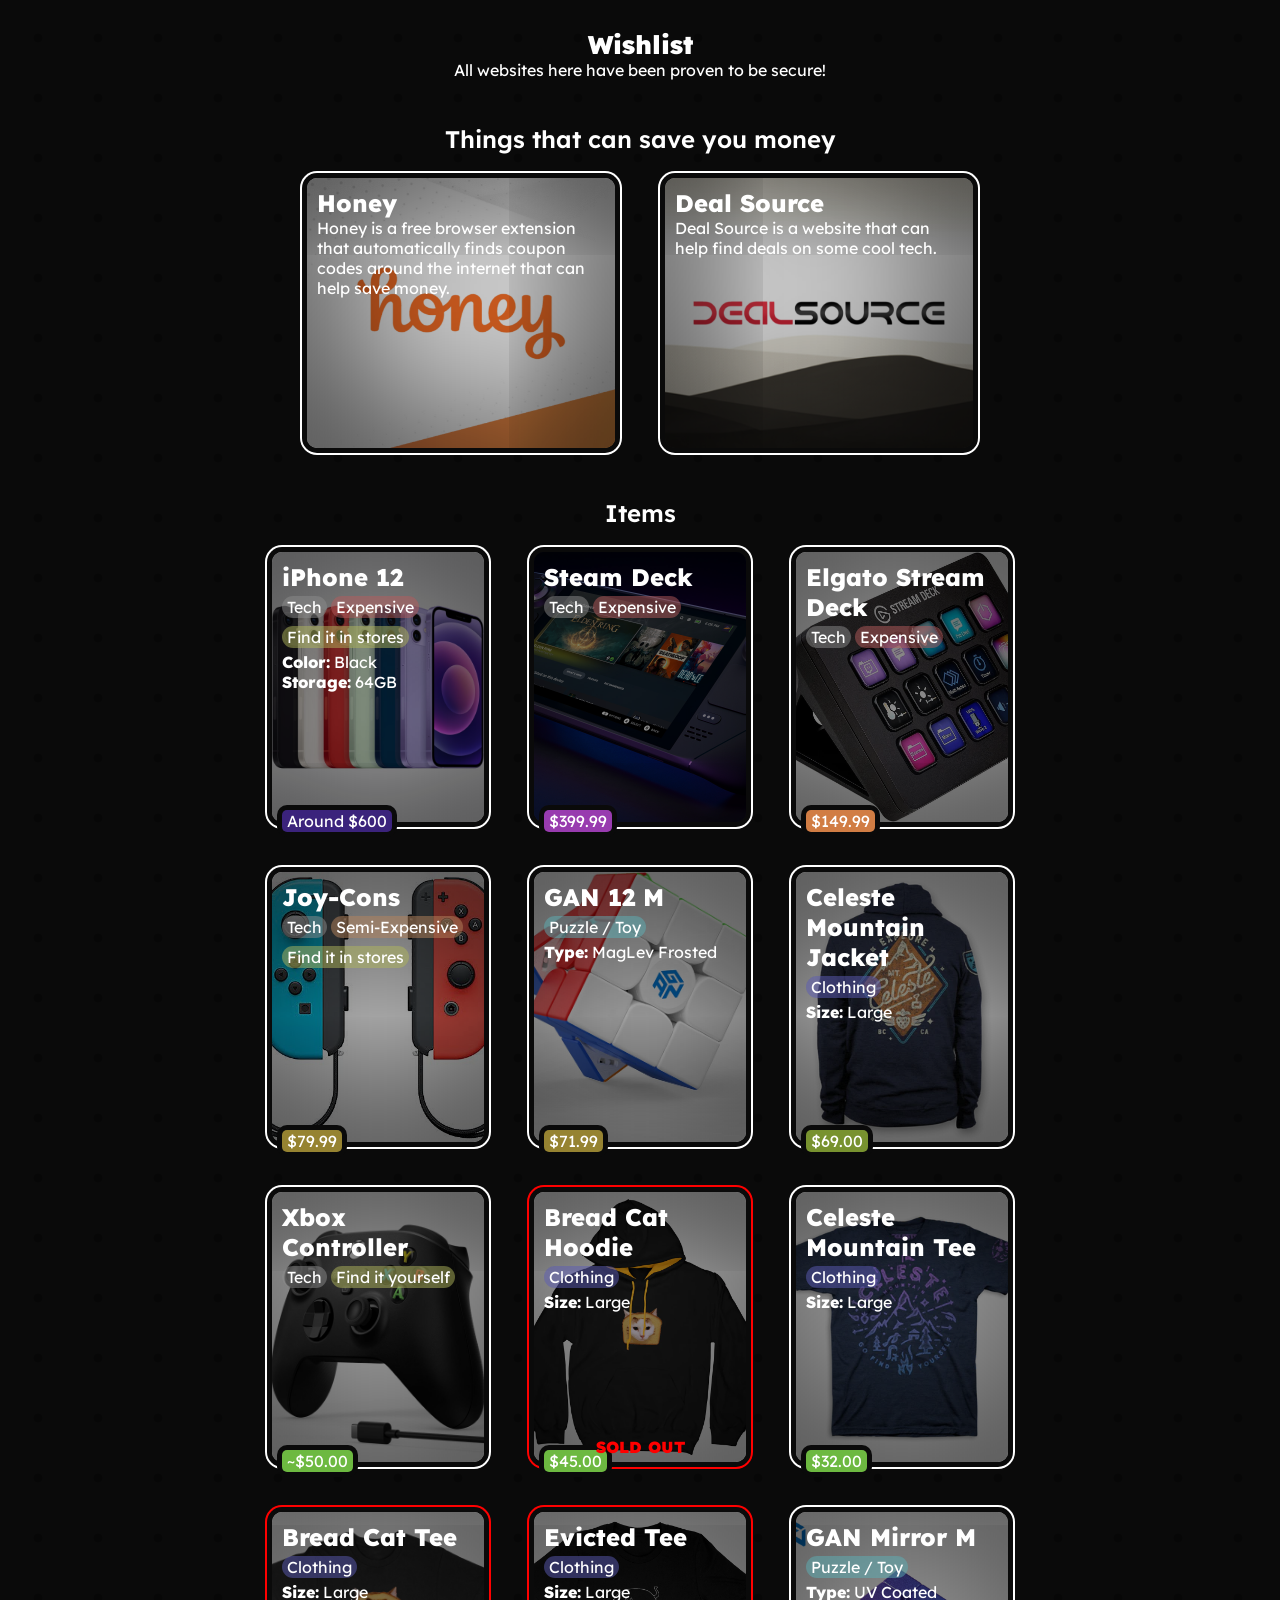
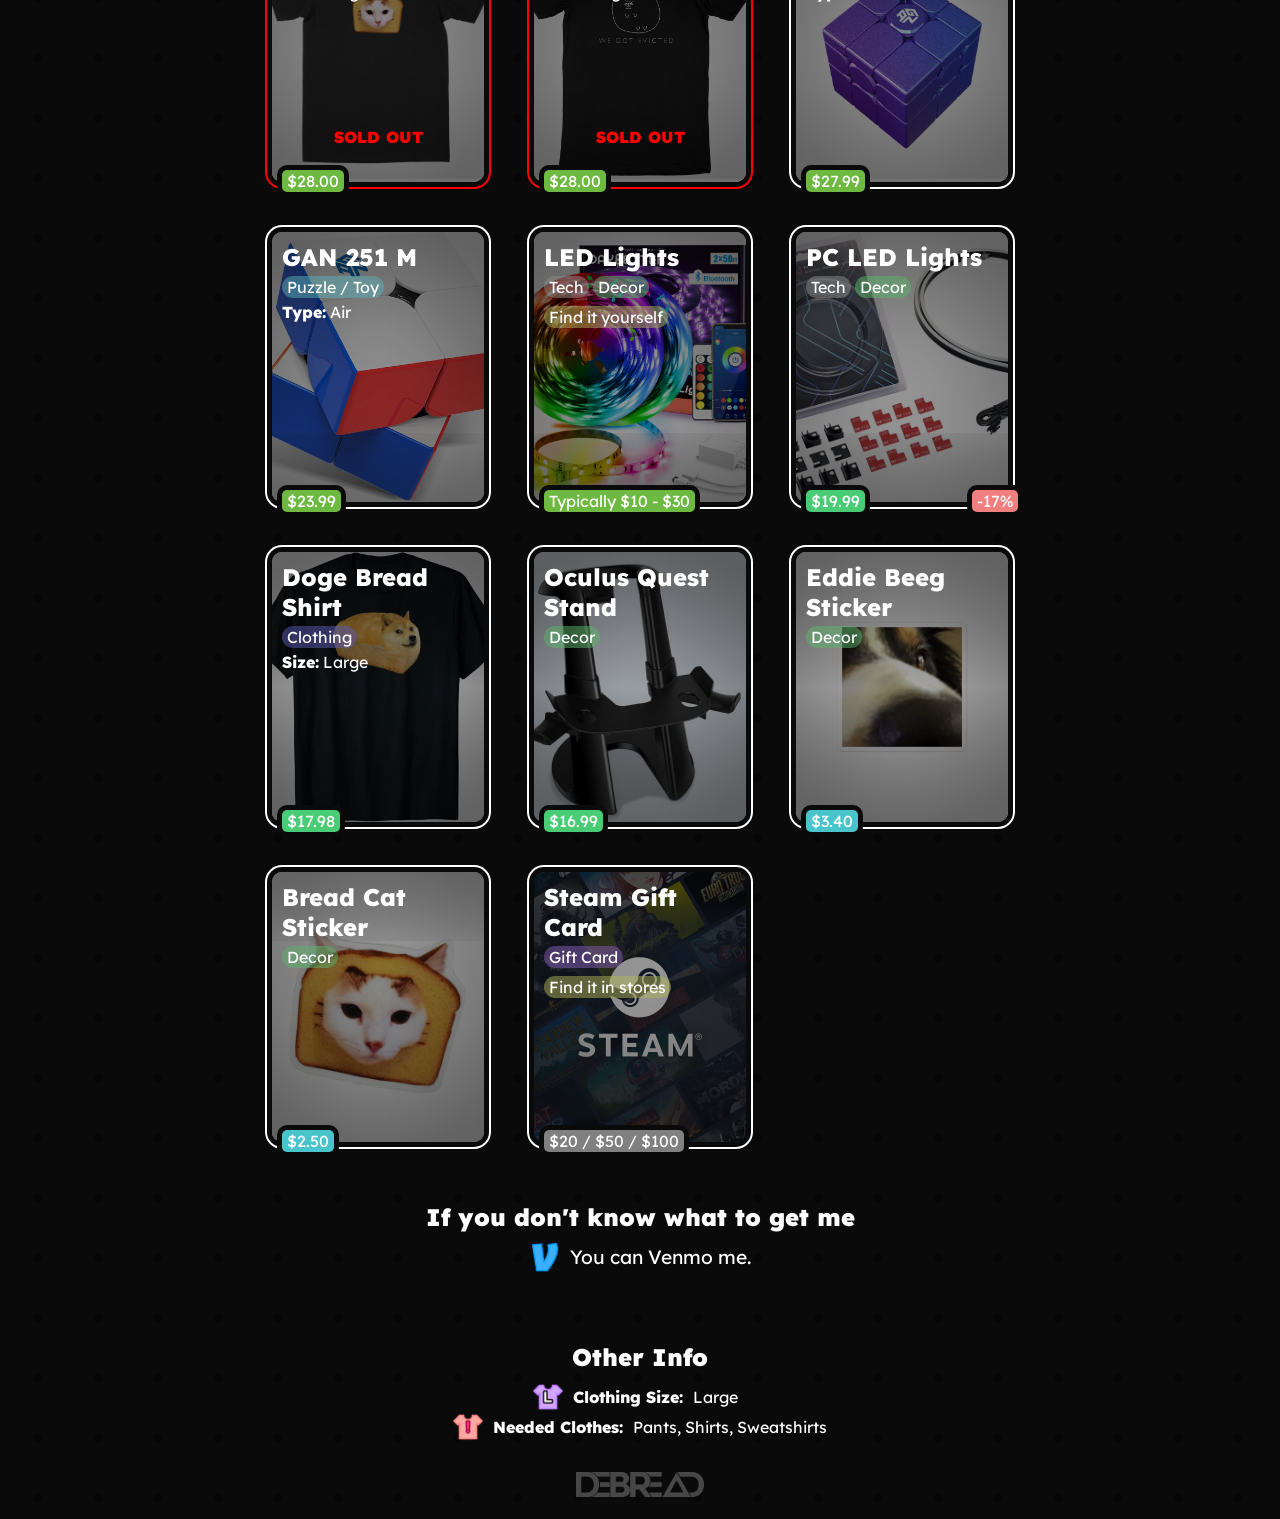
==== commit 93bd4810: "Add files via upload" ====
--- a/index.html
+++ b/index.html
@@ -52,21 +52,7 @@
                 <div class="box-price" style="background-color: var(--price-500);">
                     <span>Around $600</span>
                 </div>
-            </a>
-
-            <a class="box" style="background-image: url(images/items/gpu.jpg); box-shadow: 0px 0px 0px 5px var(--bg), 0px 0px 0px 7px lime,
-            inset 0px 0px 200px 10px black;">
-                <span class="box-title">Graphics Card</span><br>
-                <span class="box-tag" style="background-color: var(--tag-tech);">Tech</span>
-                <span class="box-tag" style="background-color: var(--tag-expensive);">Expensive</span>
-                <span class="box-tag" style="background-color: var(--tag-fiy);">Find it yourself</span><br>
-                <span>RTX 3060 Ti</span>
-                <div class="box-price" style="background-color: var(--price-450);">
-                    <span>Typically $400 - $500</span>
-                </div>
-                <div class="box-soldout">
-                    <span class="box-soldout-txt" style="color: lime; text-shadow: 0px 0px 5px black;">BOUGHT<br>Thanks Dad!</span>
-                </div>
+                <img src="images/icons/link.png" class="box-link">
             </a>
 
             <a class="box" style="background-image: url(images/items/steamdeck.jpg);" href="https://www.steamdeck.com/en/" target="_blank">
@@ -85,21 +71,6 @@
                 <span class="box-tag" style="background-color: var(--tag-expensive);">Expensive</span>
                 <div class="box-price" style="background-color: var(--price-150);">
                     <span>$149.99</span>
-                </div>
-                <img src="images/icons/link.png" class="box-link">
-            </a>
-
-            <a class="box" style="background-image: url(images/items/keyboard.webp);"
-                href="https://www.keychron.com/collections/normal-profile-keyboards/products/keychron-k8-pro-qmk-via-wireless-mechanical-keyboard?variant=39755425382489"
-                target="_blank">
-                <span class="box-title">Keyboard</span><br>
-                <span class="box-tag" style="background-color: var(--tag-tech);">Tech</span>
-                <span class="box-tag" style="background-color: var(--tag-semi-expensive);">Semi-Expensive</span><br>
-                <span><span style="font-weight: 800;">Type:</span> Fully Assembled</span><br>
-                <span><span style="font-weight: 800;">Version:</span> RGB Backlight Aluminum Frame</span><br>
-                <span><span style="font-weight: 800;">Switch Option:</span> Gateron G Pro Mechanical Red</span>
-                <div class="box-price" style="background-color: var(--price-100);">
-                    <span>$119.99</span>
                 </div>
                 <img src="images/icons/link.png" class="box-link">
             </a>
@@ -120,7 +91,7 @@
                 <span class="box-tag" style="background-color: var(--tag-toy);">Puzzle / Toy</span><br>
                 <span><span style="font-weight: 800;">Type:</span> MagLev Frosted</span><br>
                 <div class="box-price" style="background-color: var(--price-75);">
-                    <span>$71.95</span>
+                    <span>$71.99</span>
                 </div>
                 <img src="images/icons/link.png" class="box-link">
             </a>
@@ -136,18 +107,6 @@
                 <img src="images/icons/link.png" class="box-link">
             </a>
 
-            <a class="box" style="background-image: url(images/items/mps.avif);"
-                href="https://www.nintendo.com/store/products/mario-party-superstars-114384/" target="_blank">
-                <span class="box-title">Mario Party Superstars</span><br>
-                <div>
-                    <span class="box-tag" style="background-color: var(--tag-decor);">Game</span>
-                </div>
-                <div class="box-price" style="background-color: var(--price-25);">
-                    <span>$59.99</span>
-                </div>
-                <img src="images/icons/link.png" class="box-link">
-            </a>
-
             <a class="box" style="background-image: url(images/items/xboxcontroller.jpg);">
                 <span class="box-title">Xbox Controller</span><br>
                 <span class="box-tag" style="background-color: var(--tag-tech);">Tech</span>
@@ -160,7 +119,7 @@
             <a class="box" style="background-image: url(images/items/sweatshirt.webp); box-shadow: 0px 0px 0px 5px var(--bg), 0px 0px 0px 7px red,
             inset 0px 0px 200px 10px black;"
                 href="https://www.catwarehouse.com/products/breadcat-hoodie?variant=41531230060734" target="_blank">
-                <span class="box-title">Bread Cat Sweatshirt</span><br>
+                <span class="box-title">Bread Cat Hoodie</span><br>
                 <div>
                     <span class="box-tag" style="background-color: var(--tag-clothing);">Clothing</span>
                 </div>
@@ -227,28 +186,6 @@
                 <img src="images/icons/link.png" class="box-link">
             </a>
 
-            <a class="box" style="background-image: url(images/items/fox.jpg);" href="https://a.co/d/9LAJV01" target="_blank">
-                <span class="box-title">Minecraft Fox Plush</span><br>
-                <span class="box-tag" style="background-color: var(--tag-decor);">Decor</span>
-                <div class="box-price" style="background-color: var(--price-25);">
-                    <span>$24.25</span>
-                </div>
-                <img src="images/icons/link.png" class="box-link">
-            </a>
-
-            <a class="box" style="background-image: url(images/items/kz.jpg);" href="https://a.co/d/8XORdul" target="_blank">
-                <span class="box-title">Earbuds</span><br>
-                <span class="box-tag" style="background-color: var(--tag-tech);">Tech</span><br>
-                <span><span style="font-weight: 800;">Color:</span> Black</span><br>
-                <div class="box-price" style="background-color: var(--price-25);">
-                    <span>$23.99</span>
-                </div>
-                <div class="box-new">
-                    <span>New!</span>
-                </div>
-                <img src="images/icons/link.png" class="box-link">
-            </a>
-
             <a class="box" style="background-image: url(images/items/cube.jpg);" href="https://a.co/d/9yqokcF" target="_blank">
                 <span class="box-title">GAN 251 M</span><br>
                 <span class="box-tag" style="background-color: var(--tag-toy);">Puzzle / Toy</span><br>
@@ -269,15 +206,6 @@
                 </div>
             </a>
 
-            <a class="box" style="background-image: url(images/items/pcstand.png);" href="https://a.co/d/6WQpPSl" target="_blank">
-                <span class="box-title">PC Stand</span><br>
-                <span class="box-tag" style="background-color: var(--tag-tech);">Other</span>
-                <div class="box-price" style="background-color: var(--price-10);">
-                    <span>$19.99</span>
-                </div>
-                <img src="images/icons/link.png" class="box-link">
-            </a>
-
             <a class="box" style="background-image: url(images/items/pcledlights.jpg);" href="https://a.co/d/g2DszLo" target="_blank">
                 <span class="box-title">PC LED Lights</span><br>
                 <span class="box-tag" style="background-color: var(--tag-tech);">Tech</span>
@@ -307,19 +235,6 @@
                 <span class="box-tag" style="background-color: var(--tag-decor);">Decor</span>
                 <div class="box-price" style="background-color: var(--price-10);">
                     <span>$16.99</span>
-                </div>
-                <img src="images/icons/link.png" class="box-link">
-            </a>
-
-            <a class="box" style="background-image: url(images/items/switchcase.PNG);"
-                href="https://a.co/d/511zLn5" target="_blank">
-                <span class="box-title">Switch Case</span><br>
-                <span class="box-tag" style="background-color: var(--tag-tech);">Other</span>
-                <div class="box-price" style="background-color: var(--price-10);">
-                    <span>$14.99</span>
-                </div>
-                <div class="box-discount">
-                    <span>-25%</span>
                 </div>
                 <img src="images/icons/link.png" class="box-link">
             </a>
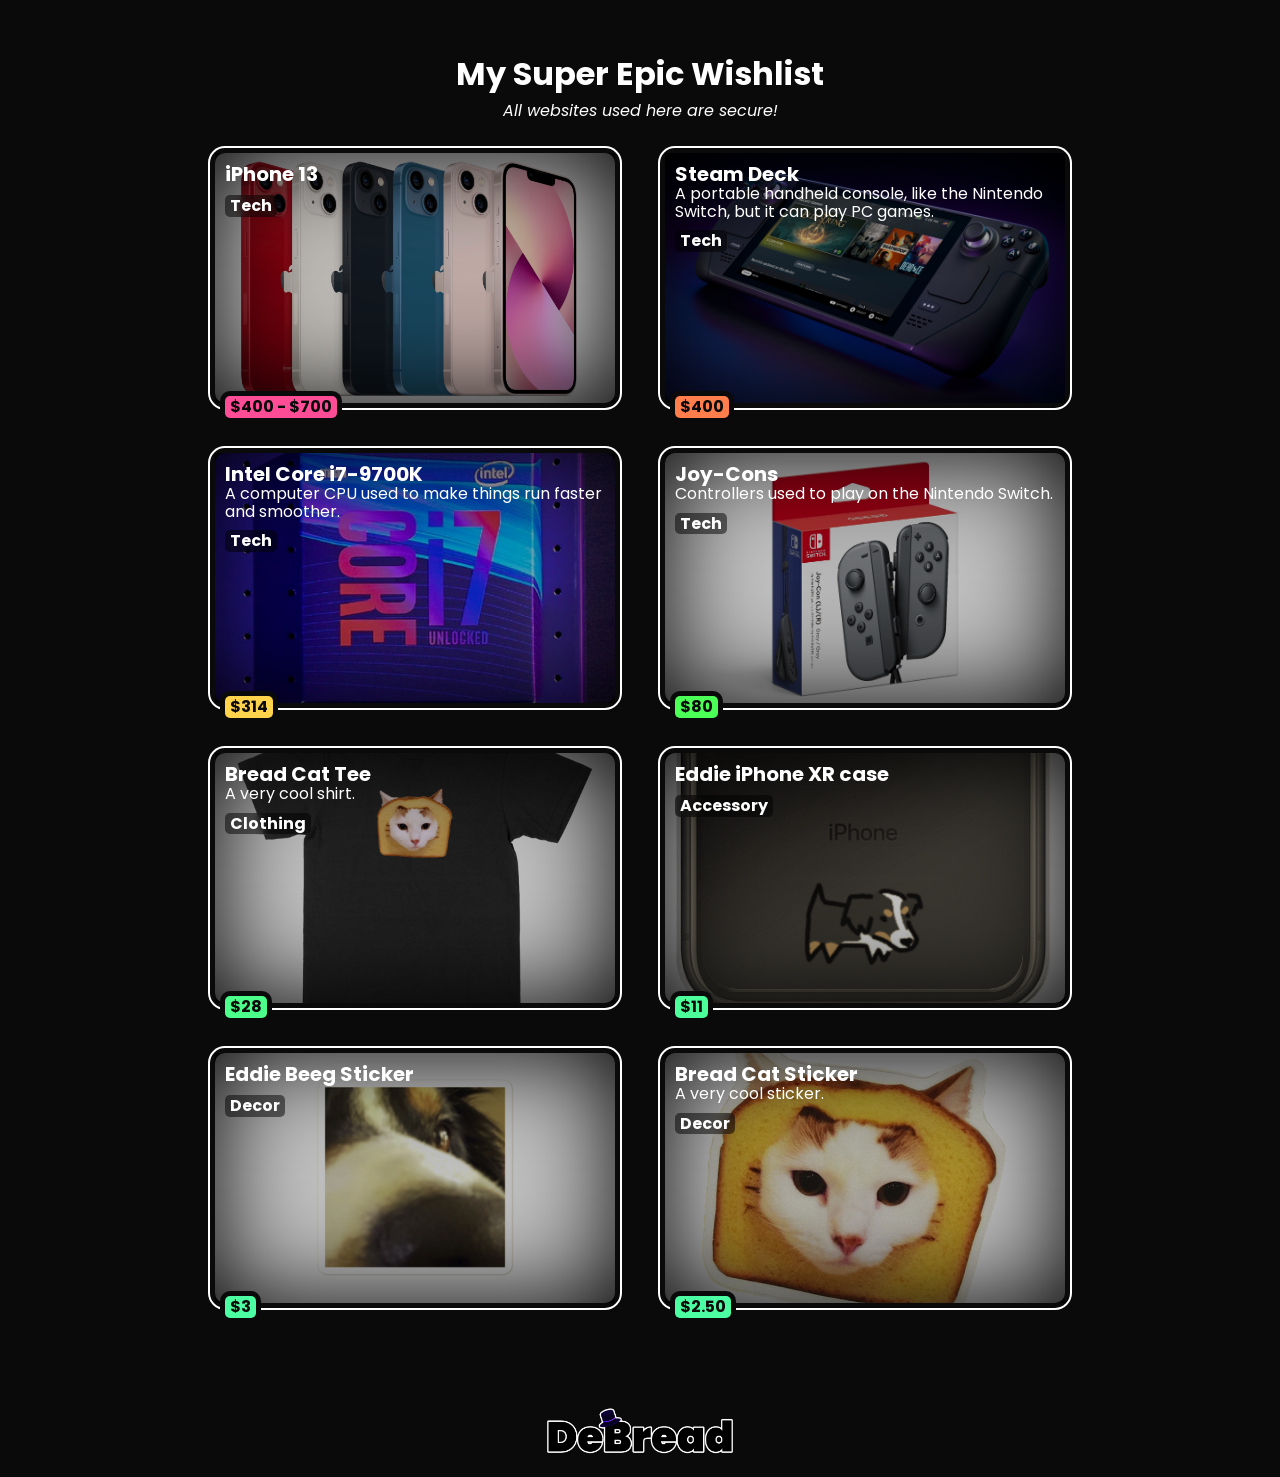
==== commit de7616e4: "Inital Commit" ====
--- a/index.html
+++ b/index.html
@@ -1,312 +1,69 @@
-<!DOCTYPE html>
-<html lang="en" style="background-color: var(--bg);">
-
-<head>
-    <meta charset="UTF-8">
-    <meta http-equiv="X-UA-Compatible" content="IE=edge">
-    <meta name="viewport" content="width=device-width, initial-scale=1.0">
-    <link rel="stylesheet" href="index.css">
-    <!-- <link rel="shortcut icon" type="image/png" href=""> -->
-    <title>Wishlist</title>
-</head>
-
-<body>
-
-    <section class="header">
-        <div style="text-align: center;">
-            <span class="header-text">Wishlist</span><br>
-            <span>All websites here have been proven to be secure!</span>
-        </div>
-    </section>
-
-    <p class="save-title">Things that can save you money</p>
-    <section class="save-container">
-
-        <div class="save-grid">
-            <a class="save-box" style="background-image: url(images/save/honey.png);" href="https://www.joinhoney.com" target="_blank">
-                <span class="box-title">Honey</span><br>
-                <span>Honey is a free browser extension that automatically finds coupon codes around the internet that can help save money.</span>
-                <img src="images/icons/link.png" class="box-link">
-            </a>
-            <a class="save-box" style="background-image: url(images/save/dealsource.png);" href="https://www.dealsource.tech/" target="_blank">
-                <span class="box-title">Deal Source</span><br>
-                <span>Deal Source is a website that can help find deals on some cool tech.</span>
-                <img src="images/icons/link.png" class="box-link">
-            </a>
-        </div>
-    </section>
-
-    <p class="save-title">Items</p>
-
-    <section class="boxes-container">
-
-        <div class="box-grid">
-
-            <a class="box" style="background-image: url(images/items/phone.jpg);" href="https://www.apple.com/shop/buy-iphone/iphone-12" target="_blank">
-                <span class="box-title">iPhone 12</span><br>
-                <span class="box-tag" style="background-color: var(--tag-tech);">Tech</span>
-                <span class="box-tag" style="background-color: var(--tag-expensive);">Expensive</span>
-                <span class="box-tag" style="background-color: var(--tag-fiy);">Find it in stores</span><br>
-                <span><span style="font-weight: 800;">Color:</span> Black</span><br>
-                <span><span style="font-weight: 800;">Storage:</span> 64GB</span><br>
-                <div class="box-price" style="background-color: var(--price-500);">
-                    <span>Around $600</span>
-                </div>
-                <img src="images/icons/link.png" class="box-link">
-            </a>
-
-            <a class="box" style="background-image: url(images/items/steamdeck.jpg);" href="https://www.steamdeck.com/en/" target="_blank">
-                <span class="box-title">Steam Deck</span><br>
-                <span class="box-tag" style="background-color: var(--tag-tech);">Tech</span>
-                <span class="box-tag" style="background-color: var(--tag-expensive);">Expensive</span>
-                <div class="box-price" style="background-color: var(--price-400);">
-                    <span>$399.99</span>
-                </div>
-                <img src="images/icons/link.png" class="box-link">
-            </a>
-
-            <a class="box" style="background-image: url(images/items/streamdeck.jpg);" href="https://a.co/d/efsqp5U" target="_blank">
-                <span class="box-title">Elgato Stream Deck</span><br>
-                <span class="box-tag" style="background-color: var(--tag-tech);">Tech</span>
-                <span class="box-tag" style="background-color: var(--tag-expensive);">Expensive</span>
-                <div class="box-price" style="background-color: var(--price-150);">
-                    <span>$149.99</span>
-                </div>
-                <img src="images/icons/link.png" class="box-link">
-            </a>
-
-            <a class="box" style="background-image: url(images/items/joycon.jpg);" href="https://a.co/d/glvPUN5" target="_blank">
-                <span class="box-title">Joy-Cons</span><br>
-                <span class="box-tag" style="background-color: var(--tag-tech);">Tech</span>
-                <span class="box-tag" style="background-color: var(--tag-semi-expensive);">Semi-Expensive</span>
-                <span class="box-tag" style="background-color: var(--tag-fiy);">Find it in stores</span>
-                <div class="box-price" style="background-color: var(--price-75);">
-                    <span>$79.99</span>
-                </div>
-                <img src="images/icons/link.png" class="box-link">
-            </a>
-
-            <a class="box" style="background-image: url(images/items/cube2.jpg);" href="https://a.co/d/9yiKm9C" target="_blank">
-                <span class="box-title">GAN 12 M</span><br>
-                <span class="box-tag" style="background-color: var(--tag-toy);">Puzzle / Toy</span><br>
-                <span><span style="font-weight: 800;">Type:</span> MagLev Frosted</span><br>
-                <div class="box-price" style="background-color: var(--price-75);">
-                    <span>$71.99</span>
-                </div>
-                <img src="images/icons/link.png" class="box-link">
-            </a>
-
-            <a class="box" style="background-image: url(images/items/sweatshirt2.webp)"
-                href="https://www.fangamer.com/collections/celeste/products/celeste-hoodie-sweatshirt" target="_blank">
-                <span class="box-title">Celeste Mountain Jacket</span><br>
-                <span class="box-tag" style="background-color: var(--tag-clothing);">Clothing</span><br>
-                <span><span style="font-weight: 800;">Size:</span> Large</span><br>
-                <div class="box-price" style="background-color: var(--price-50);">
-                    <span>$69.00</span>
-                </div>
-                <img src="images/icons/link.png" class="box-link">
-            </a>
-
-            <a class="box" style="background-image: url(images/items/xboxcontroller.jpg);">
-                <span class="box-title">Xbox Controller</span><br>
-                <span class="box-tag" style="background-color: var(--tag-tech);">Tech</span>
-                <span class="box-tag" style="background-color: var(--tag-fiy);">Find it yourself</span><br>
-                <div class="box-price" style="background-color: var(--price-25);">
-                    <span>~$50.00</span>
-                </div>
-            </a>
-
-            <a class="box" style="background-image: url(images/items/sweatshirt.webp); box-shadow: 0px 0px 0px 5px var(--bg), 0px 0px 0px 7px red,
-            inset 0px 0px 200px 10px black;"
-                href="https://www.catwarehouse.com/products/breadcat-hoodie?variant=41531230060734" target="_blank">
-                <span class="box-title">Bread Cat Hoodie</span><br>
-                <div>
-                    <span class="box-tag" style="background-color: var(--tag-clothing);">Clothing</span>
-                </div>
-                <span><span style="font-weight: 800;">Size:</span> Large</span><br>
-                <div class="box-price" style="background-color: var(--price-25);">
-                    <span>$45.00</span>
-                </div>
-                <div class="box-soldout">
-                    <span class="box-soldout-txt">SOLD OUT</span>
-                </div>
-                <img src="images/icons/link.png" class="box-link">
-            </a>
-
-
-            <a class="box" style="background-image: url(images/items/tee3.webp)"
-                href="https://www.fangamer.com/collections/celeste/products/celeste-mountain-shirt" target="_blank">
-                <span class="box-title">Celeste Mountain Tee</span><br>
-                <span class="box-tag" style="background-color: var(--tag-clothing);">Clothing</span><br>
-                <span><span style="font-weight: 800;">Size:</span> Large</span><br>
-                <div class="box-price" style="background-color: var(--price-25);">
-                    <span>$32.00</span>
-                </div>
-                <img src="images/icons/link.png" class="box-link">
-            </a>
-
-            <a class="box" style="background-image: url(images/items/tee.webp); box-shadow: 0px 0px 0px 5px var(--bg), 0px 0px 0px 7px red,
-            inset 0px 0px 200px 10px black;"
-                href="https://www.catwarehouse.com/products/breadcat-tee-black?variant=41581729579198" target="_blank">
-                <span class="box-title">Bread Cat Tee</span><br>
-                <span class="box-tag" style="background-color: var(--tag-clothing);">Clothing</span>
-                <br><span><span style="font-weight: 800;">Size:</span> Large</span><br>
-                <div class="box-soldout">
-                    <span class="box-soldout-txt">SOLD OUT</span>
-                </div>
-                <div class="box-price" style="background-color: var(--price-25);">
-                    <span>$28.00</span>
-                </div>
-                <img src="images/icons/link.png" class="box-link">
-            </a>
-
-            <a class="box" style="background-image: url(images/items/tee2.webp); box-shadow: 0px 0px 0px 5px var(--bg), 0px 0px 0px 7px red,
-        inset 0px 0px 200px 10px black;"
-                href="https://www.catwarehouse.com/products/evicted-tee?variant=41601961787582" target="_blank">
-                <span class="box-title">Evicted Tee</span><br>
-                <span class="box-tag" style="background-color: var(--tag-clothing);">Clothing</span><br>
-                <span><span style="font-weight: 800;">Size:</span> Large</span><br>
-                <div class="box-soldout">
-                    <span class="box-soldout-txt">SOLD OUT</span>
-                </div>
-                <div class="box-price" style="background-color: var(--price-25);">
-                    <span>$28.00</span>
-                </div>
-                <img src="images/icons/link.png" class="box-link">
-            </a>
-
-            <a class="box" style="background-image: url(images/items/mirror.png);" href="https://shop.gancube.com/product/ganmirrorm?v=f24485ae434a"
-                target="_blank">
-                <span class="box-title">GAN Mirror M</span><br>
-                <span class="box-tag" style="background-color: var(--tag-toy);">Puzzle / Toy</span><br>
-                <span><span style="font-weight: 800;">Type:</span> UV Coated</span><br>
-                <div class="box-price" style="background-color: var(--price-25);">
-                    <span>$27.99</span>
-                </div>
-                <img src="images/icons/link.png" class="box-link">
-            </a>
-
-            <a class="box" style="background-image: url(images/items/cube.jpg);" href="https://a.co/d/9yqokcF" target="_blank">
-                <span class="box-title">GAN 251 M</span><br>
-                <span class="box-tag" style="background-color: var(--tag-toy);">Puzzle / Toy</span><br>
-                <span><span style="font-weight: 800;">Type:</span> Air</span><br>
-                <div class="box-price" style="background-color: var(--price-25);">
-                    <span>$23.99</span>
-                </div>
-                <img src="images/icons/link.png" class="box-link">
-            </a>
-
-            <a class="box" style="background-image: url(images/items/ledlights.jpg);">
-                <span class="box-title">LED Lights</span><br>
-                <span class="box-tag" style="background-color: var(--tag-tech);">Tech</span>
-                <span class="box-tag" style="background-color: var(--tag-decor);">Decor</span>
-                <span class="box-tag" style="background-color: var(--tag-fiy);">Find it yourself</span>
-                <div class="box-price" style="background-color: var(--price-25);">
-                    <span>Typically $10 - $30</span>
-                </div>
-            </a>
-
-            <a class="box" style="background-image: url(images/items/pcledlights.jpg);" href="https://a.co/d/g2DszLo" target="_blank">
-                <span class="box-title">PC LED Lights</span><br>
-                <span class="box-tag" style="background-color: var(--tag-tech);">Tech</span>
-                <span class="box-tag" style="background-color: var(--tag-decor);">Decor</span>
-                <div class="box-price" style="background-color: var(--price-10);">
-                    <span>$19.99</span>
-                </div>
-                <div class="box-discount">
-                    <span>-17%</span>
-                </div>
-                <img src="images/icons/link.png" class="box-link">
-            </a>
-
-            <a class="box" style="background-image: url(images/items/dogebread.jpg);" href="https://a.co/d/9gzTWDz" target="_blank">
-                <span class="box-title">Doge Bread Shirt</span><br>
-                <span class="box-tag" style="background-color: var(--tag-clothing);">Clothing</span><br>
-                <span><span style="font-weight: 800;">Size:</span> Large</span><br>
-                <div class="box-price" style="background-color: var(--price-10);">
-                    <span>$17.98</span>
-                </div>
-                <img src="images/icons/link.png" class="box-link">
-            </a>
-
-
-            <a class="box" style="background-image: url(images/items/queststand.PNG);" href="https://a.co/d/4uVaNpi" target="_blank">
-                <span class="box-title">Oculus Quest Stand</span><br>
-                <span class="box-tag" style="background-color: var(--tag-decor);">Decor</span>
-                <div class="box-price" style="background-color: var(--price-10);">
-                    <span>$16.99</span>
-                </div>
-                <img src="images/icons/link.png" class="box-link">
-            </a>
-
-            <a class="box" style="background-image: url(images/items/eddiesticker.png);"
-                href="https://streamlabs.com/notdebread/merch/3266686" target="_blank">
-                <span class="box-title">Eddie Beeg Sticker</span><br>
-                <span class="box-tag" style="background-color: var(--tag-decor);">Decor</span>
-                <div class="box-price" style="background-color: var(--price-1);">
-                    <span>$3.40</span>
-                </div>
-                <img src="images/icons/link.png" class="box-link">
-            </a>
-
-            <a class="box" style="background-image: url(images/items/sticker.webp);"
-                href="https://www.catwarehouse.com/collections/all/products/bread-cat-sticker" target="_blank">
-                <span class="box-title">Bread Cat Sticker</span><br>
-                <span class="box-tag" style="background-color: var(--tag-decor);">Decor</span>
-                <div class="box-price" style="background-color: var(--price-1);">
-                    <span>$2.50</span>
-                </div>
-                <img src="images/icons/link.png" class="box-link">
-            </a>
-
-            <box class="box" style="background-image: url(images/items/steam.jpg);">
-                <span class="box-title">Steam Gift Card</span><br>
-                <span class="box-tag" style="background-color: var(--tag-giftcard);">Gift Card</span>
-                <span class="box-tag" style="background-color: var(--tag-fiy);">Find it in stores</span>
-                <div class="box-price card1">
-                    <span>$20 / $50 / $100</span>
-                </div>
-            </box>
-
-        </div>
-    </section>
-
-    <section class="other">
-        <div class="other-title">
-            <span>If you don't know what to get me</span>
-        </div>
-        <div class="other-body">
-            <div class="other-element">
-                <img src="images/icons/venmo.png" class="other-icon">
-                <span class="other-text">You can Venmo me.</span>
-            </div>
-            <div>
-                <img>
-            </div>
-        </div>
-    </section>
-
-    <section>
-        <div class="other-title">
-            <span>Other Info</span>
-        </div>
-        <div class="other-body">
-            <div class="other-element">
-                <img src="images/icons/size.png" class="other-icon">
-                <span class="other" style="font-weight: 800;">Clothing Size:</span><span> Large</span><br>
-            </div>
-            <div class="other-element">
-                <img src="images/icons/clothes.png" class="other-icon">
-                <span class="other" style="font-weight: 800;">Needed Clothes:</span><span> Pants, Shirts, Sweatshirts</span>
-            </div>
-        </div>
-    </section>
-
-    <section class="footer">
-        <a href="https://debread.space" target="_blank">
-            <img src="images/logo.png" class="footer-img">
-        </a>
-    </section>
-</body>
-
+<!DOCTYPE html>
+<html lang="en">
+
+<head>
+    <meta charset="UTF-8">
+    <meta http-equiv="X-UA-Compatible" content="IE=edge">
+    <meta name="viewport" content="width=device-width, initial-scale=1.0">
+    <link rel="stylesheet" href="index.css">
+    <title>Super Epic Wishlist</title>
+</head>
+
+<body>
+
+    <div id="menuContainer">
+        <div class="menu">
+            <button class="menuBack" onclick="closeMenu()">X</button>
+            <div class="menuSections">
+                <section>
+                    <div id="menuImg"></div>
+                </section>
+                <section style="justify-content: space-between;">
+                    <div style="width: 100%;">
+                        <span id="menuHeading">cool plush</span><br>
+                        <span id="menuDesc">It's truly amazing isn't it?</span>
+                    </div>
+                    <div id="menuButtons" style="width: 100%;">
+
+                    </div>
+                </section>
+            </div>
+        </div>
+    </div>
+
+    <div class="titleContainer">
+        <span class="title">My Super Epic Wishlist</span>
+        <em>All websites used here are secure!</em>
+    </div>
+
+    <div class="itemContainer">
+        <div id="itemContainer">
+            <!--EXAMPLE ITEM-->
+            <!-- <div class="item">
+                <div class="itemContent">
+                    <span class="itemName">Fox</span>
+                    <span>It is super cool</span>
+                    <div class="itemTags">
+                        <span>This is a tag</span>
+                        <span>And another one</span>
+                    </div>
+                    <div class="itemPrice">
+                        <span>$10,000</span>
+                    </div>
+                </div>
+                <div class="itemVignette"></div>
+            </div> -->
+        </div>
+    </div>
+
+    <div class="footer">
+        <a href="https://debread.space" target="_blank">
+            <img src="images/logo.png">
+        </a>
+    </div>
+
+    <script src="DeBread.js"></script>
+    <script src="script.js"></script>
+</body>
+
 </html>
--- a/index.css
+++ b/index.css
@@ -1,344 +1,232 @@
-:root {
-  --bg: rgb(10, 10, 10);
-  --accent: rgb(136, 71, 255);
-
-  --tag-tech: rgba(140, 140, 140, 50%);
-  --tag-expensive: rgba(181, 92, 92, 50%);
-  --tag-semi-expensive: rgba(181, 132, 92, 50%);
-  --tag-fiy: rgba(175, 181, 92, 50%);
-  --tag-decor: rgba(92, 181, 109, 50%);
-  --tag-toy: rgba(92, 175, 181, 50%);
-  --tag-clothing: rgba(92, 93, 181, 50%);
-  --tag-giftcard: rgba(131, 92, 181, 50%);
-
-  --price-1: rgb(73, 195, 204);
-  --price-5: rgb(73, 204, 171);
-  --price-10: rgb(73, 204, 117);
-  --price-25: rgb(109, 185, 65);
-  --price-50: rgb(120, 146, 47);
-  --price-75: rgb(150, 131, 49);
-  --price-100: rgb(179, 128, 62);
-  --price-150: rgb(209, 125, 68);
-  --price-200: rgb(255, 121, 88);
-  --price-250: rgb(255, 88, 88);
-  --price-300: rgb(226, 75, 125);
-  --price-350: rgb(202, 63, 172);
-  --price-400: rgb(152, 59, 175);
-  --price-450: rgb(110, 51, 158);
-  --price-500: rgb(59, 35, 124);
-
-  --bouncy: cubic-bezier(0, 2, 0.8, 1);
-}
-
-@font-face {
-  font-family: deca;
-  src: url(fonts/deca.ttf);
-}
-
-html {
-  background-color: var(--bg);
-  font-family: deca;
-  color: white;
-}
-
-body {
-  background-image: radial-gradient(rgba(0, 0, 0, 0.25) 10%, transparent 11%);
-  background-size: 60px 60px;
-  background-position: 0 0, 30px 30px;
-  background-repeat: repeat;
-}
-
-.header {
-  display: flex;
-  align-items: center;
-  justify-content: center;
-  padding: 20px;
-}
-
-.header-text {
-  font-size: 2vw;
-  font-weight: 900;
-}
-
-.save-container {
-  display: flex;
-  justify-content: center;
-  margin-bottom: 50px;
-}
-
-.save-title {
-  text-align: center;
-  font-size: x-large;
-  font-weight: 600;
-}
-
-.save-grid {
-  display: grid;
-  gap: 50px;
-  grid-template-columns: repeat(2, 1fr);
-}
-
-.save-box {
-  position: relative;
-  width: 22.5vw;
-  height: 250px;
-  background-color: black;
-  padding: 10px;
-  border-radius: 10px;
-  background-position: center;
-  background-size: cover;
-  user-select: none;
-  cursor: pointer;
-  text-decoration: none;
-  color: white;
-  box-shadow: 0px 0px 0px 5px var(--bg), 0px 0px 0px 7px white,
-    inset 0px 0px 200px 10px black;
-}
-
-.save-box:hover {
-  box-shadow: 0px 0px 0px 7px var(--bg), 0px 0px 0px 9px white,
-    inset 0px 0px 200px 10px black;
-}
-
-.save-box:active {
-  box-shadow: 0px 0px 0px 5px var(--bg), 0px 0px 0px 7px white,
-    inset 0px 0px 200px 10px black;
-}
-
-.boxes-container {
-  display: flex;
-  justify-content: center;
-}
-
-.box-grid {
-  display: grid;
-  grid-template-columns: repeat(3, 1fr);
-  gap: 50px;
-  margin-bottom: 10px;
-}
-
-.box {
-  position: relative;
-  width: 15vw;
-  height: 250px;
-  background-color: white;
-  padding: 10px;
-  border-radius: 10px;
-  background-position: center;
-  background-size: cover;
-  user-select: none;
-  cursor: pointer;
-  text-decoration: none;
-  color: white;
-  box-shadow: 0px 0px 0px 5px var(--bg), 0px 0px 0px 7px white,
-    inset 0px 0px 200px 10px black;
-  transition: box-shadow var(--bouncy) 0.25s;
-}
-
-.box:hover {
-  box-shadow: 0px 0px 0px 9px var(--bg), 0px 0px 0px 11px white,
-    inset 0px 0px 200px 12px black;
-}
-
-.box:active {
-  box-shadow: 0px 0px 0px 5px var(--bg), 0px 0px 0px 7px white,
-    inset 0px 0px 200px 10px black;
-}
-
-.box-title {
-  font-size: x-large;
-  font-weight: 800;
-}
-
-.box-tag {
-  padding: 5px;
-  padding-top: 1px;
-  padding-bottom: 1px;
-  border-radius: 23px;
-  white-space: nowrap;
-  line-height: 30px;
-  backdrop-filter: blur(5px);
-}
-
-.card1 {
-  animation: card1 linear 5s infinite;
-}
-
-@keyframes card1 {
-  0% {
-    background-color: var(--price-10);
-  }
-
-  33% {
-    background-color: var(--price-50);
-  }
-
-  66% {
-    background-color: var(--price-100);
-  }
-
-  100% {
-    background-color: var(--price-10);
-  }
-}
-
-.box-discount {
-  position: absolute;
-  bottom: -10px;
-  right: -10px;
-  background-color: lightcoral;
-  padding: 5px;
-  padding-top: 1px;
-  padding-bottom: 1px;
-  border-radius: 5px;
-  z-index: 2;
-  box-shadow: 0px 0px 0px 5px var(--bg);
-}
-
-.box-new {
-  position: absolute;
-  top: -10px;
-  right: -10px;
-  background-color: yellow;
-  color: black;
-  padding: 5px;
-  padding-top: 1px;
-  padding-bottom: 1px;
-  border-radius: 5px;
-  box-shadow: 0px 0px 0px 5px var(--bg);
-  width: 50;
-  transition: width ease-in-out 0.25s;
-}
-
-.box-new:hover {
-  width: 500px;
-}
-
-.box-price {
-  position: absolute;
-  bottom: -10px;
-  background-color: grey;
-  padding: 5px;
-  padding-top: 1px;
-  padding-bottom: 1px;
-  border-radius: 5px;
-  box-shadow: 0px 0px 0px 5px var(--bg);
-}
-
-.box-soldout {
-  width: calc(100% - 20px);
-  height: 100%;
-  position: absolute;
-  display: flex;
-  justify-content: center;
-  align-items: center;
-  text-align: center;
-}
-
-.box-soldout-txt {
-  color: red;
-  font-weight: 900;
-}
-
-.box-link {
-  position: absolute;
-  width: 25px;
-  opacity: 0;
-  filter: invert();
-  bottom: 5px;
-  right: 5px;
-  transition: opacity ease-in-out 0.25s;
-}
-
-.box:hover .box-link {
-  opacity: 1;
-}
-
-.save-box:hover .box-link {
-  opacity: 1;
-}
-
-.other-title {
-  margin-top: 50px;
-  text-align: center;
-  font-size: x-large;
-  font-weight: 900;
-  margin-bottom: 10px;
-}
-
-.other-body {
-  display: flex;
-  justify-content: center;
-  align-items: center;
-  flex-direction: column;
-}
-
-.other-element {
-  display: flex;
-  justify-content: center;
-  align-items: center;
-  gap: 10px;
-}
-
-.other-icon {
-  width: 30px;
-}
-
-.other-text {
-  font-size: larger;
-}
-
-.footer {
-  display: flex;
-  justify-content: center;
-  align-items: center;
-  margin-top: 20px;
-  padding: 10px;
-}
-
-.footer-img {
-  width: 10vw;
-  opacity: 0.25;
-}
-
-@media screen and (max-width: 1200px) {
-  .box-grid {
-    display: grid;
-    grid-template-columns: repeat(2, 1fr);
-  }
-
-  .save-box {
-    width: 25vw;
-  }
-
-  .box {
-    width: 25vw;
-  }
-}
-
-@media screen and (max-width: 900px) {
-  .header-text {
-    font-size: 10vw;
-  }
-
-  .save-grid {
-    grid-template-columns: repeat(1, 1fr);
-  }
-
-  .save-box {
-    width: 75vw;
-  }
-
-  .box-grid {
-    display: grid;
-    grid-template-columns: repeat(1, 1fr);
-  }
-
-  .box {
-    width: 75vw;
-  }
-
-  .footer-img {
-    width: 50vw;
-  }
-}
+@import url("https://fonts.googleapis.com/css2?family=Poppins:ital,wght@0,100;0,200;0,300;0,400;0,500;0,600;0,700;0,800;0,900;1,100;1,200;1,300;1,400;1,500;1,600;1,700;1,800;1,900&display=swap");
+
+:root {
+  --bouncy: cubic-bezier(0,2,.75,1);
+  --bg: rgb(10, 10, 10)
+}
+
+body {
+  margin: 0;
+  background-color: var(--bg);
+  color: white;
+  font-family: "Poppins", sans-serif;
+}
+
+#menuContainer {
+  width: 100vw;
+  height: 100vh;
+  position: fixed;
+  top: 0;
+  left: 0;
+  display: none;
+  justify-content: center;
+  align-items: center;
+  z-index: 4;
+  backdrop-filter: blur(10px);
+}
+
+.menu {
+  width: 40vw;
+  background-color: var(--bg);
+  box-shadow: 0px 0px 0px 5px var(--bg), 0px 0px 0px 7px white;
+  border-radius: 10px;
+  padding: 10px;
+  position: relative;
+}
+
+.menuBack {
+  position: absolute;
+  top: -10px;
+  right: -10px;
+  border: none;
+  box-shadow: 0px 0px 0px 5px var(--bg);
+  font-size: 1.25em;
+  font-family: "Poppins", sans-serif;
+  border-radius: 10px;
+  font-weight: 700;
+  width: 30px;
+  height: 30px;
+  display: flex;
+  justify-content: center;
+  align-items: center;
+  cursor: pointer;
+}
+
+.menuSections {
+  display: flex;
+  gap: 10px;
+}
+
+#menuHeading {
+  font-size: 2em;
+  font-weight: 700;
+}
+
+.menu section {
+  width: 50%;
+  display: flex;
+  flex-direction: column;
+  align-items: center;
+}
+
+#menuImg {
+  width: 100%;
+  height: 250px;
+  border-radius: 10px;
+  background-image: url(images/items/fox.jpg);
+  background-size: cover;
+  background-position: center;
+  background-color: white;
+}
+
+#menuButtons {
+  margin-top: 10px;
+  display: flex;
+  flex-direction: column;
+  gap: 10px;
+}
+
+#menuButtons a {
+  border: none;
+  font-size: 1.25em;
+  font-family: "Poppins", sans-serif;
+  border-radius: 10px;
+  font-weight: 600;
+  width: 100%;
+  cursor: pointer;
+  background-color: white;
+  text-decoration: none;
+  color: black;
+  display: flex;
+  justify-content: center;
+  align-items: center;
+}
+
+.titleContainer {
+  width: 100vw;
+  display: flex;
+  margin-top: 50px;
+  align-items: center;
+  flex-direction: column;
+}
+
+.title {
+  font-size: 2em;
+  font-weight: 700;
+}
+
+.itemContainer {
+  width: 100vw;
+  display: flex;
+  justify-content: center;
+}
+
+#itemContainer {
+  margin-top: 30px;
+  margin-bottom: 100px;
+  width: 75vw;
+  display: flex;
+  justify-content: center;
+  flex-wrap: wrap;
+  gap: 50px;
+}
+
+.item {
+  width: 400px;
+  height: 250px;
+  border-radius: 10px;
+  background-image: url(images/items/fox.jpg);
+  background-color: white;
+  background-position: center;
+  background-size: cover;
+  position: relative;
+  cursor: pointer;
+  user-select: none;
+  box-shadow: 0px 0px 0px 5px var(--bg), 0px 0px 0px 7px white;
+  transition: box-shadow var(--bouncy) 0.25s;
+}
+
+.item:hover {
+  box-shadow: 0px 0px 0px 7px var(--bg), 0px 0px 0px 9px white;
+}
+
+.item:active {
+  box-shadow: 0px 0px 0px 5px var(--bg), 0px 0px 0px 7px white;
+}
+
+.itemContent {
+  position: absolute;
+  padding: 10px;
+  width: calc(100% - 20px);
+  height: calc(100% - 20px);
+  z-index: 3;
+  display: flex;
+  flex-direction: column;
+  line-height: 1.1;
+}
+
+.itemName {
+  font-size: 1.25em;
+  font-weight: 700;
+}
+
+.itemPrice {
+  position: absolute;
+  bottom: -15px;
+  left: 10px;
+  color: var(--bg);
+  border-radius: 5px;
+  box-shadow: 0px 0px 0px 5px var(--bg);
+  padding: 2px 5px;
+  font-weight: 700;
+}
+
+.itemTags {
+  display: flex;
+  flex-wrap: wrap;
+  gap: 5px;
+  margin-top: 10px;
+}
+
+.itemTags span {
+  padding: 2px 5px;
+  border-radius: 5px;
+  background-color: rgba(0, 0, 0, 0.5);
+  backdrop-filter: blur(5px);
+  font-weight: 700;
+}
+
+.itemVignette {
+  width: 100%;
+  height: 100%;
+  position: absolute;
+  top: 0;
+  left: 0;
+  background-color: rgba(0, 0, 0, 0.25);
+  box-shadow: 0px 0px 100px black inset;
+  z-index: 1;
+}
+
+.footer {
+  display: flex;
+  justify-content: center;
+}
+
+.footer img {
+  width: 200px;
+}
+
+@media screen and (max-width: 1000px) {
+  .menuSections {
+    flex-direction: column;
+  }
+  .menuSections section {
+    width: 100%;
+  }
+  .menu {
+    width: 85vw;
+  }
+  .title {
+    font-size: 1.25em;
+  }
+}
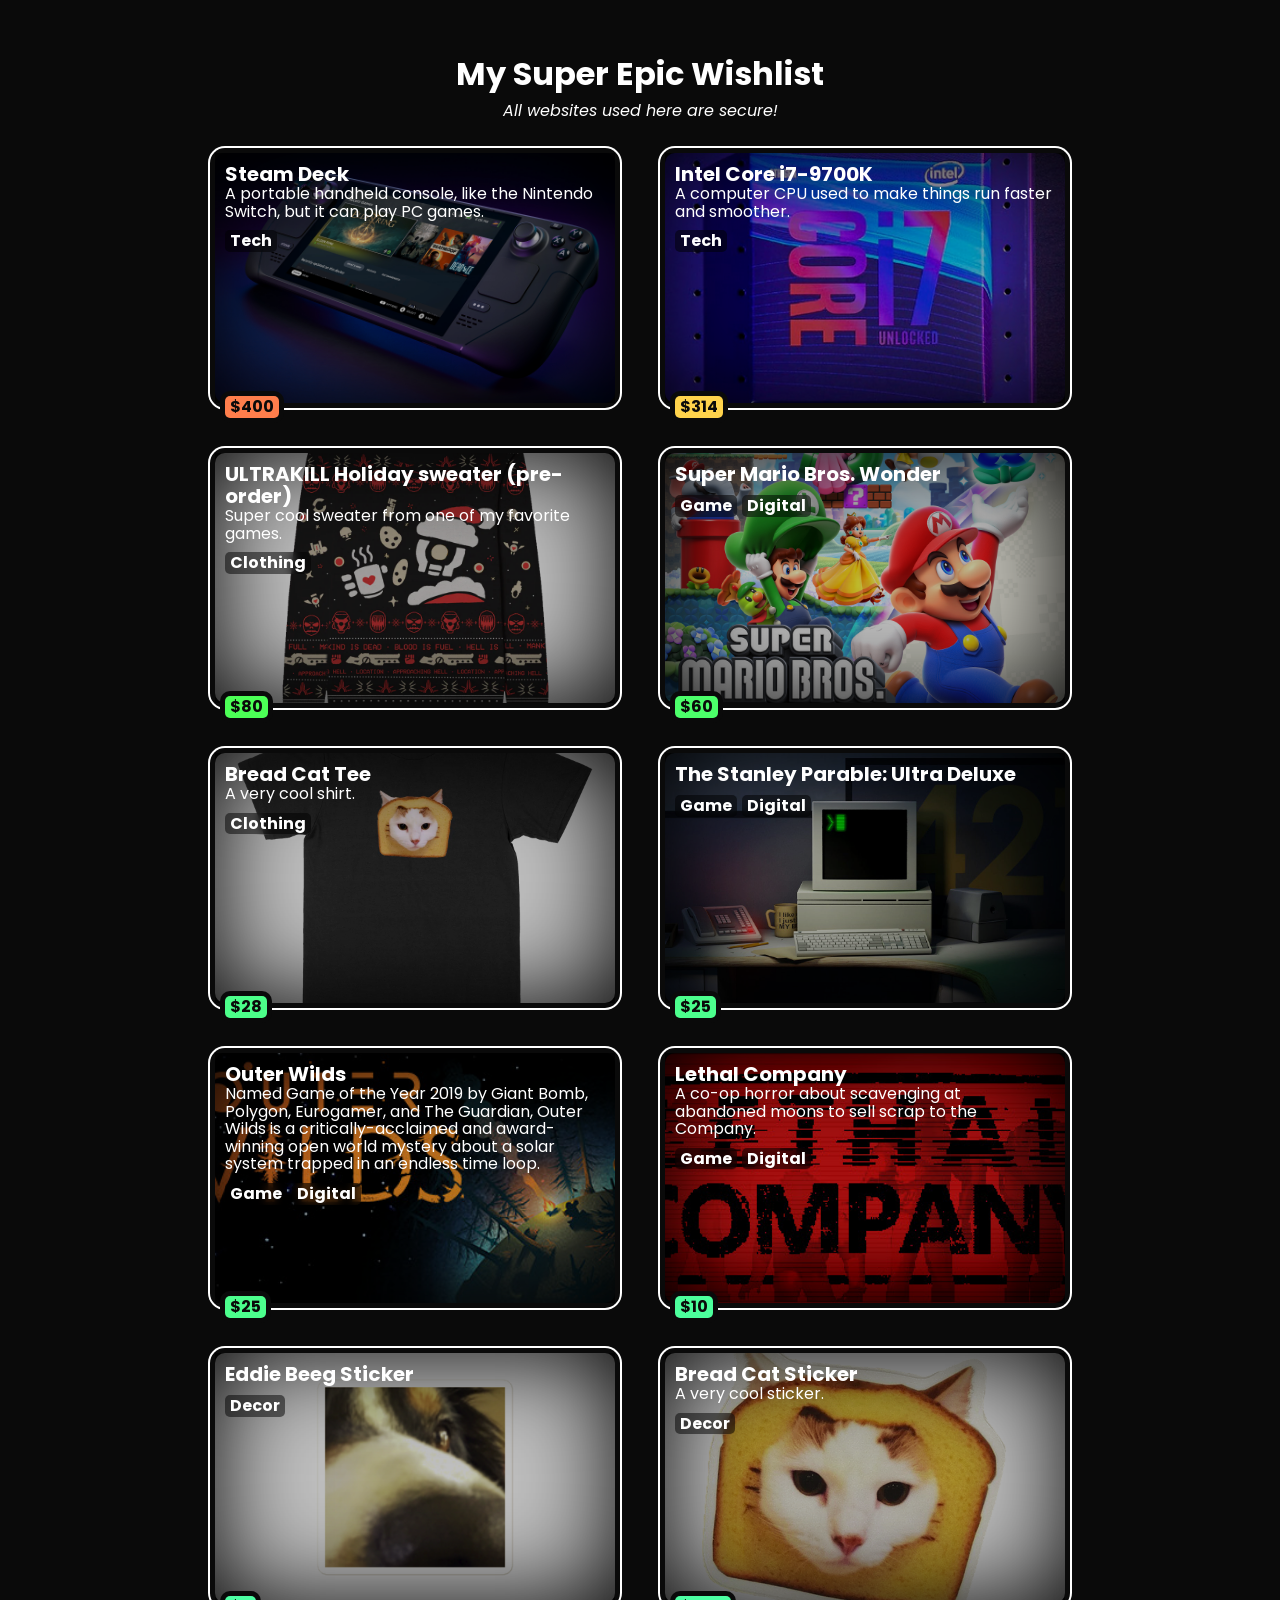
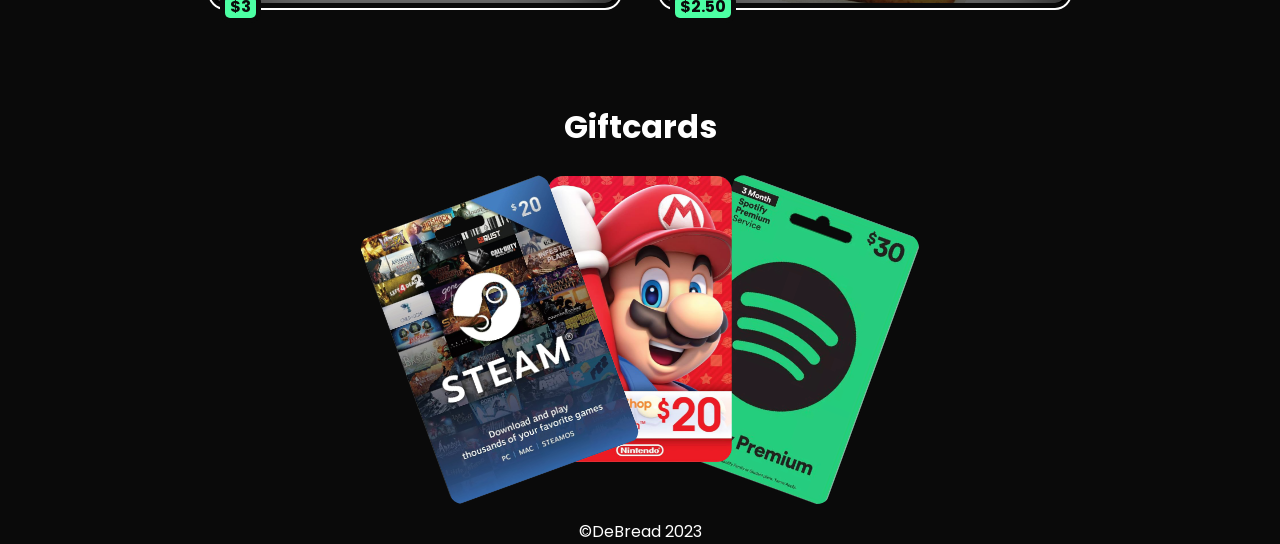
==== commit d3319bb4: "e e" ====
--- a/index.html
+++ b/index.html
@@ -19,7 +19,7 @@
                     <div id="menuImg"></div>
                 </section>
                 <section style="justify-content: space-between;">
-                    <div style="width: 100%;">
+                    <div style="width: 100%; line-height: 1.1;">
                         <span id="menuHeading">cool plush</span><br>
                         <span id="menuDesc">It's truly amazing isn't it?</span>
                     </div>
@@ -56,10 +56,23 @@
         </div>
     </div>
 
+    <div id="giftcardContainer">
+        <span id="giftcardTitle">Giftcards</span>
+        <div id="giftcards">
+            <a href="https://store.steampowered.com/digitalgiftcards/" target="_blank">
+                <img src="images/cards/steam.png" width="200">
+            </a>
+            <a href="https://www.nintendo.com/us/giftcards/" target="_blank">
+                <img src="images/cards/nintendo.png" width="200">
+            </a>
+            <a style="cursor: unset;">
+                <img src="images/cards/spotify.png" width="200">
+            </a>
+        </div>
+    </div>
+
     <div class="footer">
-        <a href="https://debread.space" target="_blank">
-            <img src="images/logo.png">
-        </a>
+        <a href="https://debread.space" target="_blank">©DeBread 2023</a>
     </div>
 
     <script src="DeBread.js"></script>
--- a/index.css
+++ b/index.css
@@ -10,6 +10,15 @@
   background-color: var(--bg);
   color: white;
   font-family: "Poppins", sans-serif;
+}
+
+a {
+  color: unset;
+  text-decoration: none;
+}
+
+a:hover {
+  text-decoration: underline;
 }
 
 #menuContainer {
@@ -207,6 +216,52 @@
   z-index: 1;
 }
 
+#giftcardContainer {
+  width: 100vw;
+  display: flex;
+  align-items: center;
+  flex-direction: column;
+  margin-bottom: 50px;
+}
+
+#giftcardTitle {
+  font-size: 2em;
+  font-weight: 700;
+  margin-bottom: 25px;
+}
+
+#giftcards {
+  display: flex;
+}
+
+#giftcards a {
+  transition: translate ease-out 0.25s;
+  cursor: pointer;
+}
+
+#giftcards a img {
+  border-radius: 15px;
+}
+
+#giftcards a:nth-child(1) {
+  transform: rotate(-20deg) translateX(50px) translateY(40px);
+  z-index: 3;
+}
+
+#giftcards a:nth-child(2) {
+  z-index: 2;
+}
+
+#giftcards a:nth-child(3) {
+  z-index: 1;
+  transform: rotate(20deg) translateX(-50px) translateY(40px);
+}
+
+#giftcards a:hover {
+  translate: 0px -50px;
+  z-index: 4;
+}
+
 .footer {
   display: flex;
   justify-content: center;
@@ -229,4 +284,13 @@
   .title {
     font-size: 1.25em;
   }
+
+  #giftcards {
+    flex-wrap: wrap;
+    justify-content: center;
+  }
+
+  #giftcards a {
+    transform: none !important;
+  }
 }
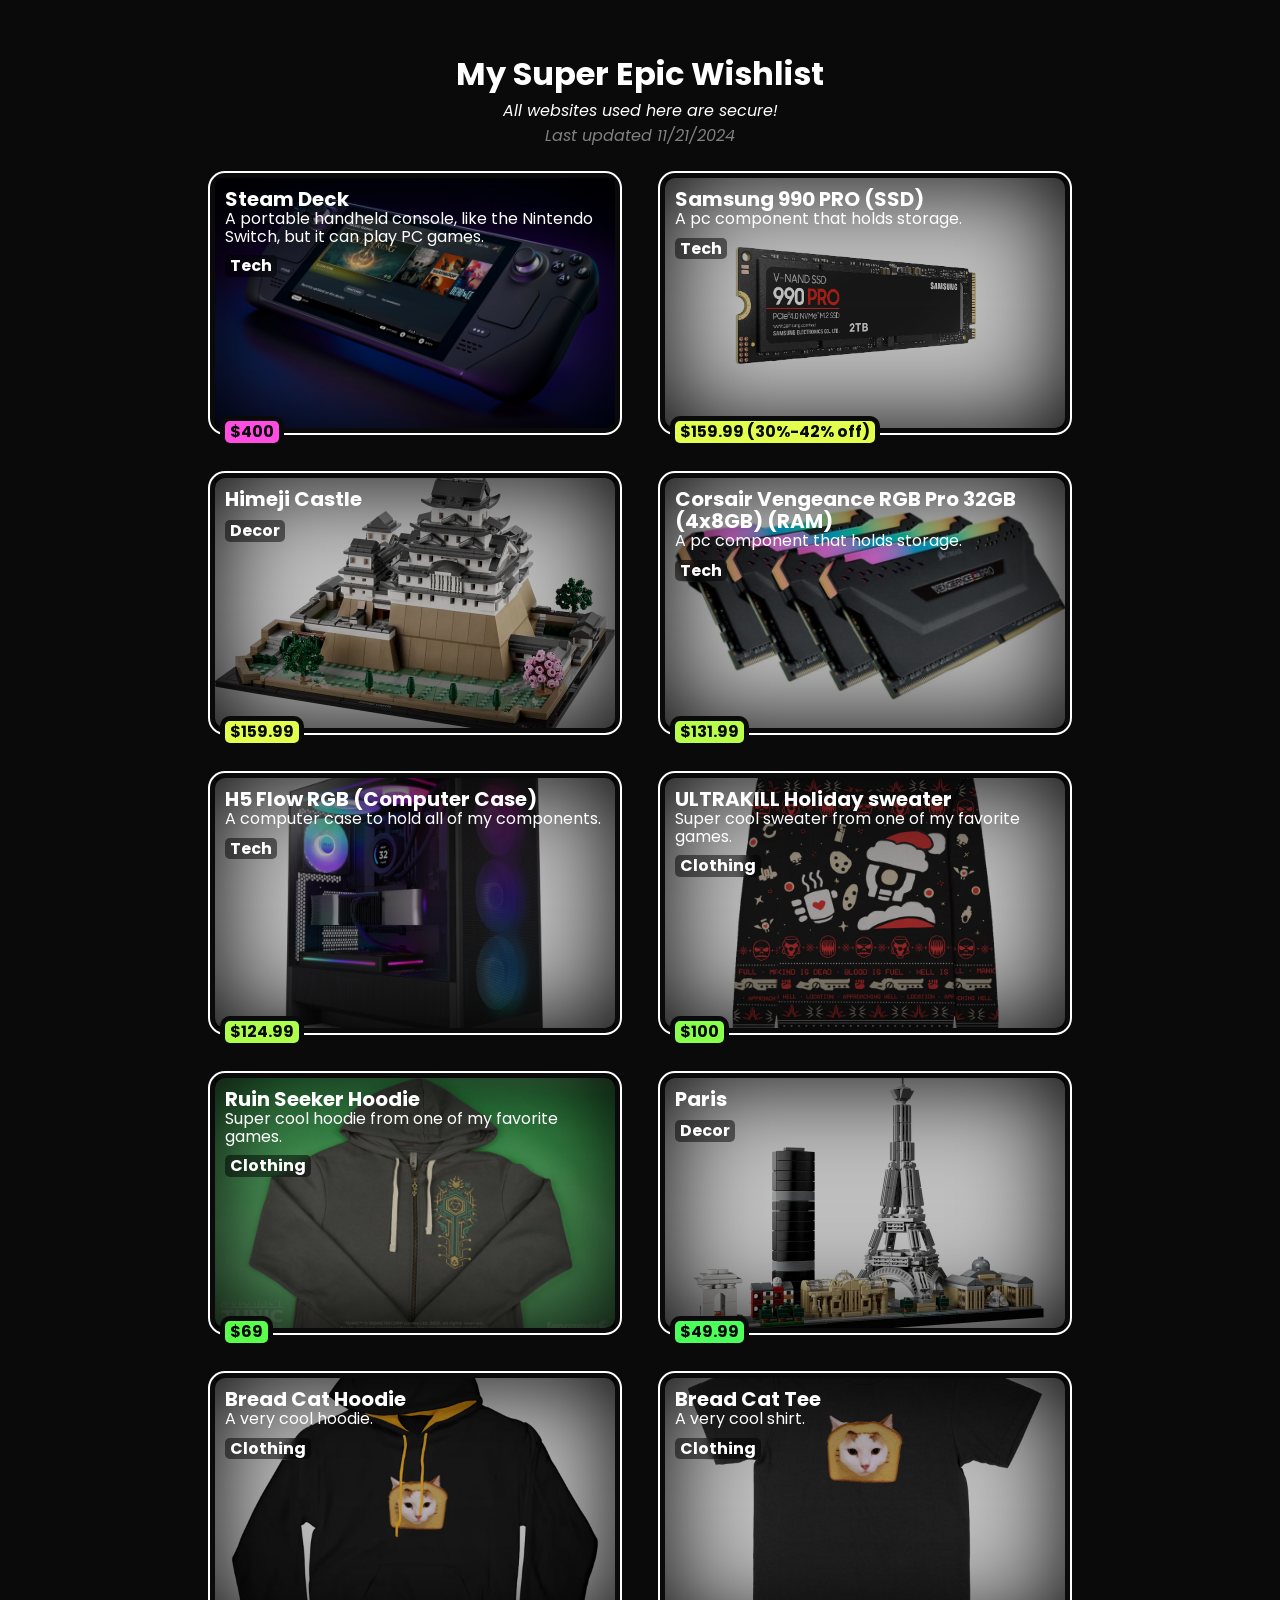
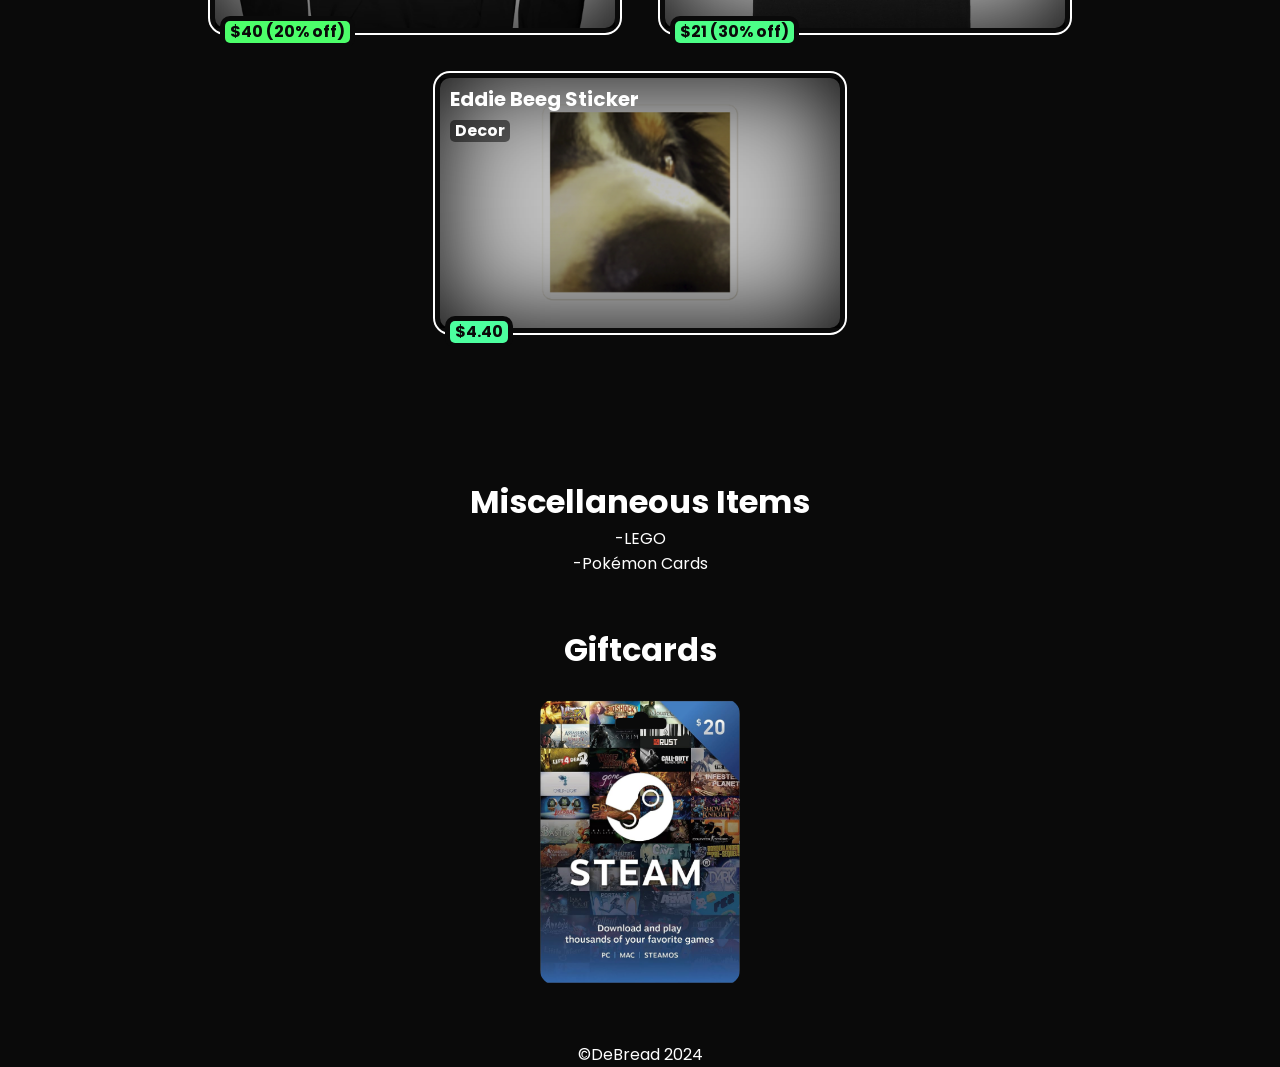
==== commit 5e9d4238: "update" ====
--- a/index.html
+++ b/index.html
@@ -1,82 +1,83 @@
-<!DOCTYPE html>
-<html lang="en">
-
-<head>
-    <meta charset="UTF-8">
-    <meta http-equiv="X-UA-Compatible" content="IE=edge">
-    <meta name="viewport" content="width=device-width, initial-scale=1.0">
-    <link rel="stylesheet" href="index.css">
-    <title>Super Epic Wishlist</title>
-</head>
-
-<body>
-
-    <div id="menuContainer">
-        <div class="menu">
-            <button class="menuBack" onclick="closeMenu()">X</button>
-            <div class="menuSections">
-                <section>
-                    <div id="menuImg"></div>
-                </section>
-                <section style="justify-content: space-between;">
-                    <div style="width: 100%; line-height: 1.1;">
-                        <span id="menuHeading">cool plush</span><br>
-                        <span id="menuDesc">It's truly amazing isn't it?</span>
-                    </div>
-                    <div id="menuButtons" style="width: 100%;">
-
-                    </div>
-                </section>
-            </div>
-        </div>
-    </div>
-
-    <div class="titleContainer">
-        <span class="title">My Super Epic Wishlist</span>
-        <em>All websites used here are secure!</em>
-    </div>
-
-    <div class="itemContainer">
-        <div id="itemContainer">
-            <!--EXAMPLE ITEM-->
-            <!-- <div class="item">
-                <div class="itemContent">
-                    <span class="itemName">Fox</span>
-                    <span>It is super cool</span>
-                    <div class="itemTags">
-                        <span>This is a tag</span>
-                        <span>And another one</span>
-                    </div>
-                    <div class="itemPrice">
-                        <span>$10,000</span>
-                    </div>
-                </div>
-                <div class="itemVignette"></div>
-            </div> -->
-        </div>
-    </div>
-
-    <div id="giftcardContainer">
-        <span id="giftcardTitle">Giftcards</span>
-        <div id="giftcards">
-            <a href="https://store.steampowered.com/digitalgiftcards/" target="_blank">
-                <img src="images/cards/steam.png" width="200">
-            </a>
-            <a href="https://www.nintendo.com/us/giftcards/" target="_blank">
-                <img src="images/cards/nintendo.png" width="200">
-            </a>
-            <a style="cursor: unset;">
-                <img src="images/cards/spotify.png" width="200">
-            </a>
-        </div>
-    </div>
-
-    <div class="footer">
-        <a href="https://debread.space" target="_blank">©DeBread 2023</a>
-    </div>
-
-    <script src="DeBread.js"></script>
-    <script src="script.js"></script>
-</body>
-
+<!DOCTYPE html>
+<html lang="en">
+
+<head>
+    <meta charset="UTF-8">
+    <meta http-equiv="X-UA-Compatible" content="IE=edge">
+    <meta name="viewport" content="width=device-width, initial-scale=1.0">
+    <link rel="stylesheet" href="index.css">
+    <title>Super Epic Wishlist</title>
+</head>
+
+<body>
+
+    <div id="menuContainer">
+        <div class="menu">
+            <button class="menuBack" onclick="closeMenu()">X</button>
+            <div class="menuSections">
+                <section>
+                    <div id="menuImg"></div>
+                </section>
+                <section style="justify-content: space-between;">
+                    <div style="width: 100%; line-height: 1.1;">
+                        <span id="menuHeading">cool plush</span><br>
+                        <span id="menuDesc">It's truly amazing isn't it?</span>
+                    </div>
+                    <div id="menuButtons" style="width: 100%;">
+
+                    </div>
+                </section>
+            </div>
+        </div>
+    </div>
+
+    <div class="titleContainer">
+        <span class="title">My Super Epic Wishlist</span>
+        <em>All websites used here are secure!</em>
+        <em style="color: grey;">Last updated 11/21/2024</em>
+    </div>
+
+    <div class="itemContainer">
+        <div id="itemContainer">
+            <!--EXAMPLE ITEM-->
+            <!-- <div class="item">
+                <div class="itemContent">
+                    <span class="itemName">Fox</span>
+                    <span>It is super cool</span>
+                    <div class="itemTags">
+                        <span>This is a tag</span>
+                        <span>And another one</span>
+                    </div>
+                    <div class="itemPrice">
+                        <span>$10,000</span>
+                    </div>
+                </div>
+                <div class="itemVignette"></div>
+            </div> -->
+        </div>
+    </div>
+
+    <div class="titleContainer">
+        <span class="title">Miscellaneous Items</span>
+        <span>-LEGO</span>
+        <span>-Pokémon Cards</span>
+    </div>
+
+    <div id="giftcardContainer">
+        <span id="giftcardTitle">Giftcards</span>
+        <div id="giftcards">
+            <a href="https://store.steampowered.com/digitalgiftcards/" target="_blank">
+                <img src="images/cards/steam.png" width="200">
+            </a>
+        </div>
+    </div>
+
+    <div class="footer">
+        <a href="https://debread.space" target="_blank">©DeBread 2024</a>
+    </div>
+
+    <script src="DeBread.js"></script>
+    <script src="script.js"></script>
+</body>
+
 </html>
--- a/index.css
+++ b/index.css
@@ -1,296 +1,283 @@
-@import url("https://fonts.googleapis.com/css2?family=Poppins:ital,wght@0,100;0,200;0,300;0,400;0,500;0,600;0,700;0,800;0,900;1,100;1,200;1,300;1,400;1,500;1,600;1,700;1,800;1,900&display=swap");
-
-:root {
-  --bouncy: cubic-bezier(0,2,.75,1);
-  --bg: rgb(10, 10, 10)
-}
-
-body {
-  margin: 0;
-  background-color: var(--bg);
-  color: white;
-  font-family: "Poppins", sans-serif;
-}
-
-a {
-  color: unset;
-  text-decoration: none;
-}
-
-a:hover {
-  text-decoration: underline;
-}
-
-#menuContainer {
-  width: 100vw;
-  height: 100vh;
-  position: fixed;
-  top: 0;
-  left: 0;
-  display: none;
-  justify-content: center;
-  align-items: center;
-  z-index: 4;
-  backdrop-filter: blur(10px);
-}
-
-.menu {
-  width: 40vw;
-  background-color: var(--bg);
-  box-shadow: 0px 0px 0px 5px var(--bg), 0px 0px 0px 7px white;
-  border-radius: 10px;
-  padding: 10px;
-  position: relative;
-}
-
-.menuBack {
-  position: absolute;
-  top: -10px;
-  right: -10px;
-  border: none;
-  box-shadow: 0px 0px 0px 5px var(--bg);
-  font-size: 1.25em;
-  font-family: "Poppins", sans-serif;
-  border-radius: 10px;
-  font-weight: 700;
-  width: 30px;
-  height: 30px;
-  display: flex;
-  justify-content: center;
-  align-items: center;
-  cursor: pointer;
-}
-
-.menuSections {
-  display: flex;
-  gap: 10px;
-}
-
-#menuHeading {
-  font-size: 2em;
-  font-weight: 700;
-}
-
-.menu section {
-  width: 50%;
-  display: flex;
-  flex-direction: column;
-  align-items: center;
-}
-
-#menuImg {
-  width: 100%;
-  height: 250px;
-  border-radius: 10px;
-  background-image: url(images/items/fox.jpg);
-  background-size: cover;
-  background-position: center;
-  background-color: white;
-}
-
-#menuButtons {
-  margin-top: 10px;
-  display: flex;
-  flex-direction: column;
-  gap: 10px;
-}
-
-#menuButtons a {
-  border: none;
-  font-size: 1.25em;
-  font-family: "Poppins", sans-serif;
-  border-radius: 10px;
-  font-weight: 600;
-  width: 100%;
-  cursor: pointer;
-  background-color: white;
-  text-decoration: none;
-  color: black;
-  display: flex;
-  justify-content: center;
-  align-items: center;
-}
-
-.titleContainer {
-  width: 100vw;
-  display: flex;
-  margin-top: 50px;
-  align-items: center;
-  flex-direction: column;
-}
-
-.title {
-  font-size: 2em;
-  font-weight: 700;
-}
-
-.itemContainer {
-  width: 100vw;
-  display: flex;
-  justify-content: center;
-}
-
-#itemContainer {
-  margin-top: 30px;
-  margin-bottom: 100px;
-  width: 75vw;
-  display: flex;
-  justify-content: center;
-  flex-wrap: wrap;
-  gap: 50px;
-}
-
-.item {
-  width: 400px;
-  height: 250px;
-  border-radius: 10px;
-  background-image: url(images/items/fox.jpg);
-  background-color: white;
-  background-position: center;
-  background-size: cover;
-  position: relative;
-  cursor: pointer;
-  user-select: none;
-  box-shadow: 0px 0px 0px 5px var(--bg), 0px 0px 0px 7px white;
-  transition: box-shadow var(--bouncy) 0.25s;
-}
-
-.item:hover {
-  box-shadow: 0px 0px 0px 7px var(--bg), 0px 0px 0px 9px white;
-}
-
-.item:active {
-  box-shadow: 0px 0px 0px 5px var(--bg), 0px 0px 0px 7px white;
-}
-
-.itemContent {
-  position: absolute;
-  padding: 10px;
-  width: calc(100% - 20px);
-  height: calc(100% - 20px);
-  z-index: 3;
-  display: flex;
-  flex-direction: column;
-  line-height: 1.1;
-}
-
-.itemName {
-  font-size: 1.25em;
-  font-weight: 700;
-}
-
-.itemPrice {
-  position: absolute;
-  bottom: -15px;
-  left: 10px;
-  color: var(--bg);
-  border-radius: 5px;
-  box-shadow: 0px 0px 0px 5px var(--bg);
-  padding: 2px 5px;
-  font-weight: 700;
-}
-
-.itemTags {
-  display: flex;
-  flex-wrap: wrap;
-  gap: 5px;
-  margin-top: 10px;
-}
-
-.itemTags span {
-  padding: 2px 5px;
-  border-radius: 5px;
-  background-color: rgba(0, 0, 0, 0.5);
-  backdrop-filter: blur(5px);
-  font-weight: 700;
-}
-
-.itemVignette {
-  width: 100%;
-  height: 100%;
-  position: absolute;
-  top: 0;
-  left: 0;
-  background-color: rgba(0, 0, 0, 0.25);
-  box-shadow: 0px 0px 100px black inset;
-  z-index: 1;
-}
-
-#giftcardContainer {
-  width: 100vw;
-  display: flex;
-  align-items: center;
-  flex-direction: column;
-  margin-bottom: 50px;
-}
-
-#giftcardTitle {
-  font-size: 2em;
-  font-weight: 700;
-  margin-bottom: 25px;
-}
-
-#giftcards {
-  display: flex;
-}
-
-#giftcards a {
-  transition: translate ease-out 0.25s;
-  cursor: pointer;
-}
-
-#giftcards a img {
-  border-radius: 15px;
-}
-
-#giftcards a:nth-child(1) {
-  transform: rotate(-20deg) translateX(50px) translateY(40px);
-  z-index: 3;
-}
-
-#giftcards a:nth-child(2) {
-  z-index: 2;
-}
-
-#giftcards a:nth-child(3) {
-  z-index: 1;
-  transform: rotate(20deg) translateX(-50px) translateY(40px);
-}
-
-#giftcards a:hover {
-  translate: 0px -50px;
-  z-index: 4;
-}
-
-.footer {
-  display: flex;
-  justify-content: center;
-}
-
-.footer img {
-  width: 200px;
-}
-
-@media screen and (max-width: 1000px) {
-  .menuSections {
-    flex-direction: column;
-  }
-  .menuSections section {
-    width: 100%;
-  }
-  .menu {
-    width: 85vw;
-  }
-  .title {
-    font-size: 1.25em;
-  }
-
-  #giftcards {
-    flex-wrap: wrap;
-    justify-content: center;
-  }
-
-  #giftcards a {
-    transform: none !important;
-  }
+@import url("https://fonts.googleapis.com/css2?family=Poppins:ital,wght@0,100;0,200;0,300;0,400;0,500;0,600;0,700;0,800;0,900;1,100;1,200;1,300;1,400;1,500;1,600;1,700;1,800;1,900&display=swap");
+
+:root {
+  --bouncy: cubic-bezier(0,2,.75,1);
+  --bg: rgb(10, 10, 10)
+}
+
+body {
+  margin: 0;
+  background-color: var(--bg);
+  color: white;
+  font-family: "Poppins", sans-serif;
+}
+
+a {
+  color: unset;
+  text-decoration: none;
+}
+
+a:hover {
+  text-decoration: underline;
+}
+
+#menuContainer {
+  width: 100vw;
+  height: 100vh;
+  position: fixed;
+  top: 0;
+  left: 0;
+  display: none;
+  justify-content: center;
+  align-items: center;
+  z-index: 4;
+  backdrop-filter: blur(10px);
+}
+
+.menu {
+  width: 40vw;
+  background-color: var(--bg);
+  box-shadow: 0px 0px 0px 5px var(--bg), 0px 0px 0px 7px white;
+  border-radius: 10px;
+  padding: 10px;
+  position: relative;
+}
+
+.menuBack {
+  position: absolute;
+  top: -10px;
+  right: -10px;
+  border: none;
+  box-shadow: 0px 0px 0px 5px var(--bg);
+  font-size: 1.25em;
+  font-family: "Poppins", sans-serif;
+  border-radius: 10px;
+  font-weight: 700;
+  width: 30px;
+  height: 30px;
+  display: flex;
+  justify-content: center;
+  align-items: center;
+  cursor: pointer;
+}
+
+.menuSections {
+  display: flex;
+  gap: 10px;
+}
+
+#menuHeading {
+  font-size: 2em;
+  font-weight: 700;
+}
+
+.menu section {
+  width: 50%;
+  display: flex;
+  flex-direction: column;
+  align-items: center;
+}
+
+.menuDesc {
+  margin-top: 10px;
+  color: yellow;
+}
+
+#menuImg {
+  width: 100%;
+  height: 250px;
+  border-radius: 10px;
+  background-image: url(images/items/fox.jpg);
+  background-size: cover;
+  background-position: center;
+  background-color: white;
+}
+
+#menuButtons {
+  margin-top: 10px;
+  display: flex;
+  flex-direction: column;
+  gap: 10px;
+}
+
+#menuButtons a {
+  border: none;
+  font-size: 1.25em;
+  font-family: "Poppins", sans-serif;
+  border-radius: 10px;
+  font-weight: 600;
+  width: 100%;
+  cursor: pointer;
+  background-color: white;
+  text-decoration: none;
+  color: black;
+  display: flex;
+  justify-content: center;
+  align-items: center;
+}
+
+.titleContainer {
+  width: 100vw;
+  display: flex;
+  margin-top: 50px;
+  align-items: center;
+  flex-direction: column;
+}
+
+.title {
+  font-size: 2em;
+  font-weight: 700;
+}
+
+.itemContainer {
+  width: 100vw;
+  display: flex;
+  justify-content: center;
+}
+
+#itemContainer {
+  margin-top: 30px;
+  margin-bottom: 100px;
+  width: 75vw;
+  display: flex;
+  justify-content: center;
+  flex-wrap: wrap;
+  gap: 50px;
+}
+
+.item {
+  width: 400px;
+  height: 250px;
+  border-radius: 10px;
+  background-image: url(images/items/fox.jpg);
+  background-color: white;
+  background-position: center;
+  background-size: cover;
+  position: relative;
+  cursor: pointer;
+  user-select: none;
+  box-shadow: 0px 0px 0px 5px var(--bg), 0px 0px 0px 7px white;
+  transition: box-shadow var(--bouncy) 0.25s;
+}
+
+.item:hover {
+  box-shadow: 0px 0px 0px 7px var(--bg), 0px 0px 0px 9px white;
+}
+
+.item:active {
+  box-shadow: 0px 0px 0px 5px var(--bg), 0px 0px 0px 7px white;
+}
+
+.itemContent {
+  position: absolute;
+  padding: 10px;
+  width: calc(100% - 20px);
+  height: calc(100% - 20px);
+  z-index: 3;
+  display: flex;
+  flex-direction: column;
+  line-height: 1.1;
+}
+
+.itemName {
+  font-size: 1.25em;
+  font-weight: 700;
+}
+
+.itemPrice {
+  position: absolute;
+  bottom: -15px;
+  left: 10px;
+  color: var(--bg);
+  border-radius: 5px;
+  box-shadow: 0px 0px 0px 5px var(--bg);
+  padding: 2px 5px;
+  font-weight: 700;
+}
+
+.itemTags {
+  display: flex;
+  flex-wrap: wrap;
+  gap: 5px;
+  margin-top: 10px;
+}
+
+.itemTags span {
+  padding: 2px 5px;
+  border-radius: 5px;
+  background-color: rgba(0, 0, 0, 0.5);
+  backdrop-filter: blur(5px);
+  font-weight: 700;
+}
+
+.itemVignette {
+  width: 100%;
+  height: 100%;
+  position: absolute;
+  top: 0;
+  left: 0;
+  background-color: rgba(0, 0, 0, 0.25);
+  box-shadow: 0px 0px 100px black inset;
+  z-index: 1;
+}
+
+#giftcardContainer {
+  width: 100vw;
+  display: flex;
+  align-items: center;
+  flex-direction: column;
+  margin-bottom: 50px;
+  margin-top: 50px;
+}
+
+#giftcardTitle {
+  font-size: 2em;
+  font-weight: 700;
+  margin-bottom: 25px;
+}
+
+#giftcards {
+  display: flex;
+}
+
+#giftcards a {
+  transition: translate ease-out 0.25s;
+  cursor: pointer;
+}
+
+#giftcards a img {
+  border-radius: 15px;
+}
+
+.footer {
+  display: flex;
+  justify-content: center;
+}
+
+.footer img {
+  width: 200px;
+}
+
+@media screen and (max-width: 1000px) {
+  .menuSections {
+    flex-direction: column;
+  }
+  .menuSections section {
+    width: 100%;
+  }
+  .menu {
+    width: 85vw;
+  }
+  .title {
+    font-size: 1.25em;
+  }
+
+  #giftcards {
+    flex-wrap: wrap;
+    justify-content: center;
+  }
+
+  #giftcards a {
+    transform: none !important;
+  }
 }
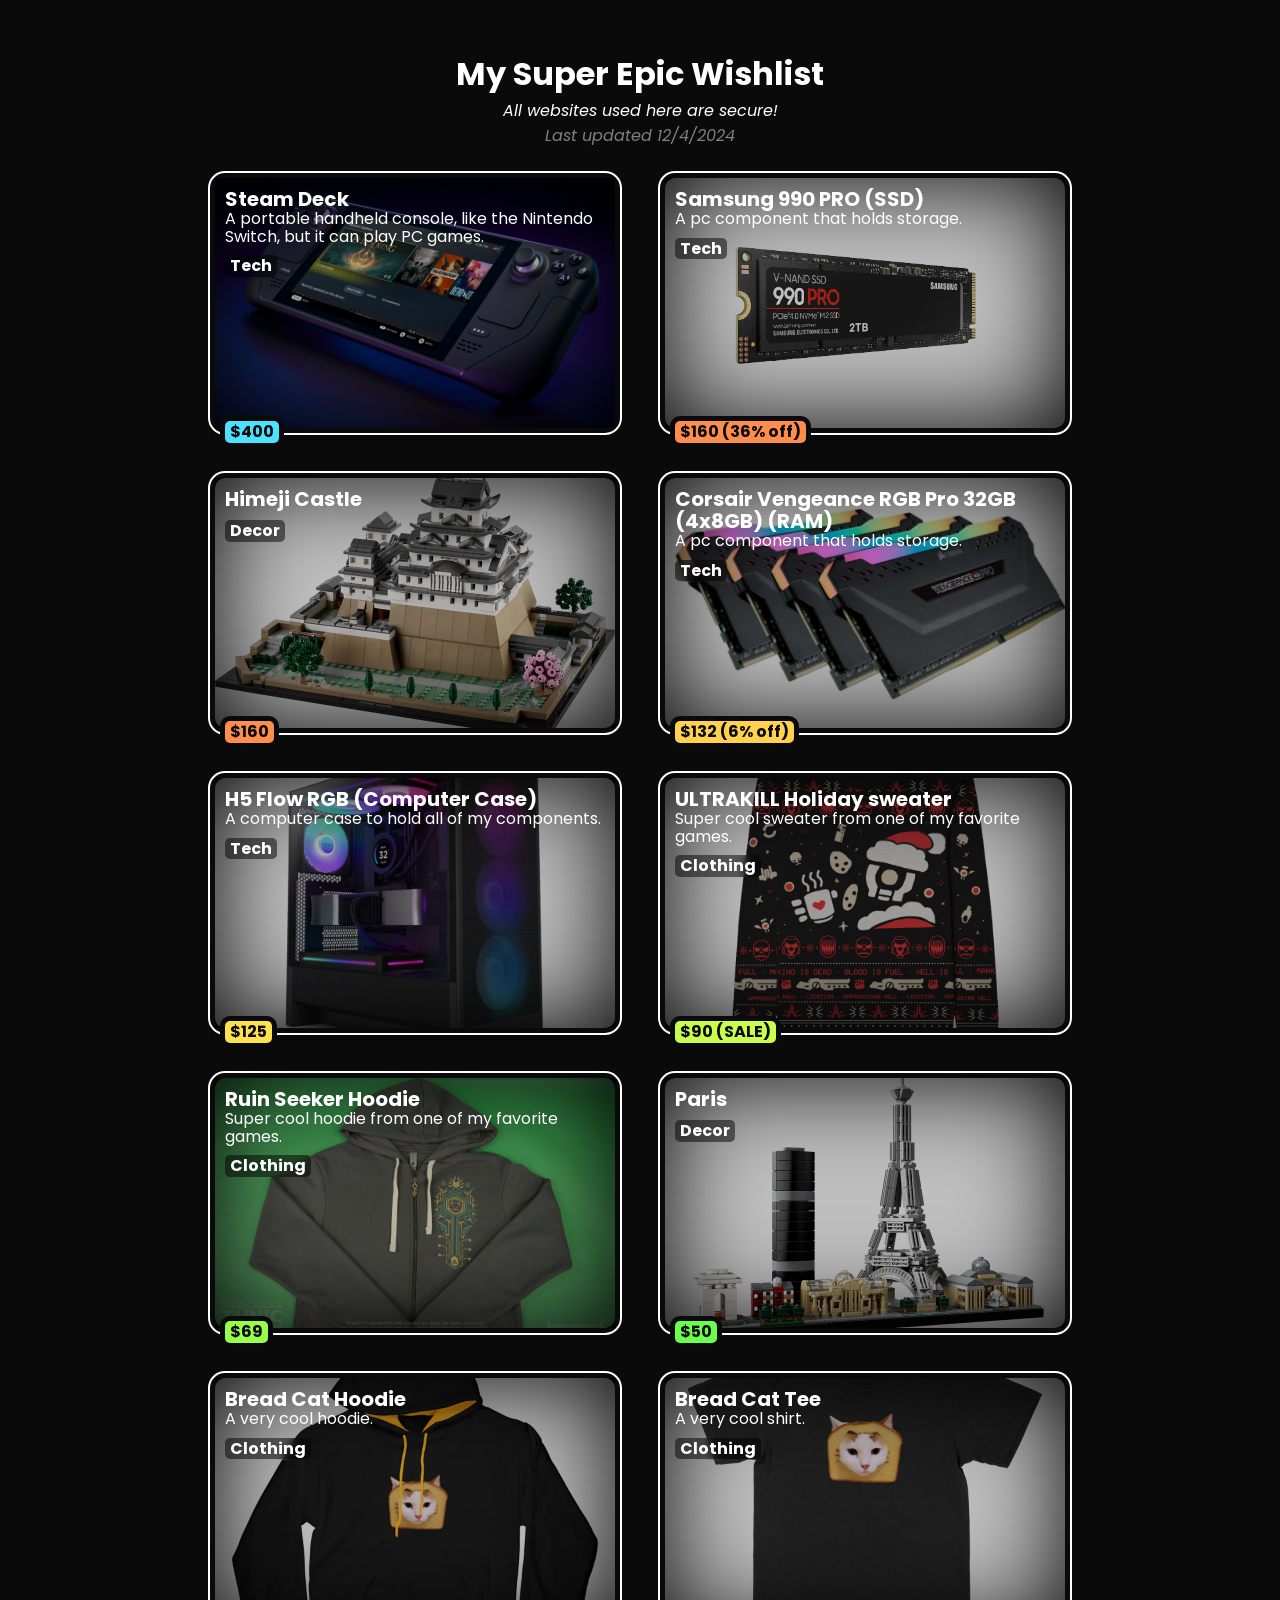
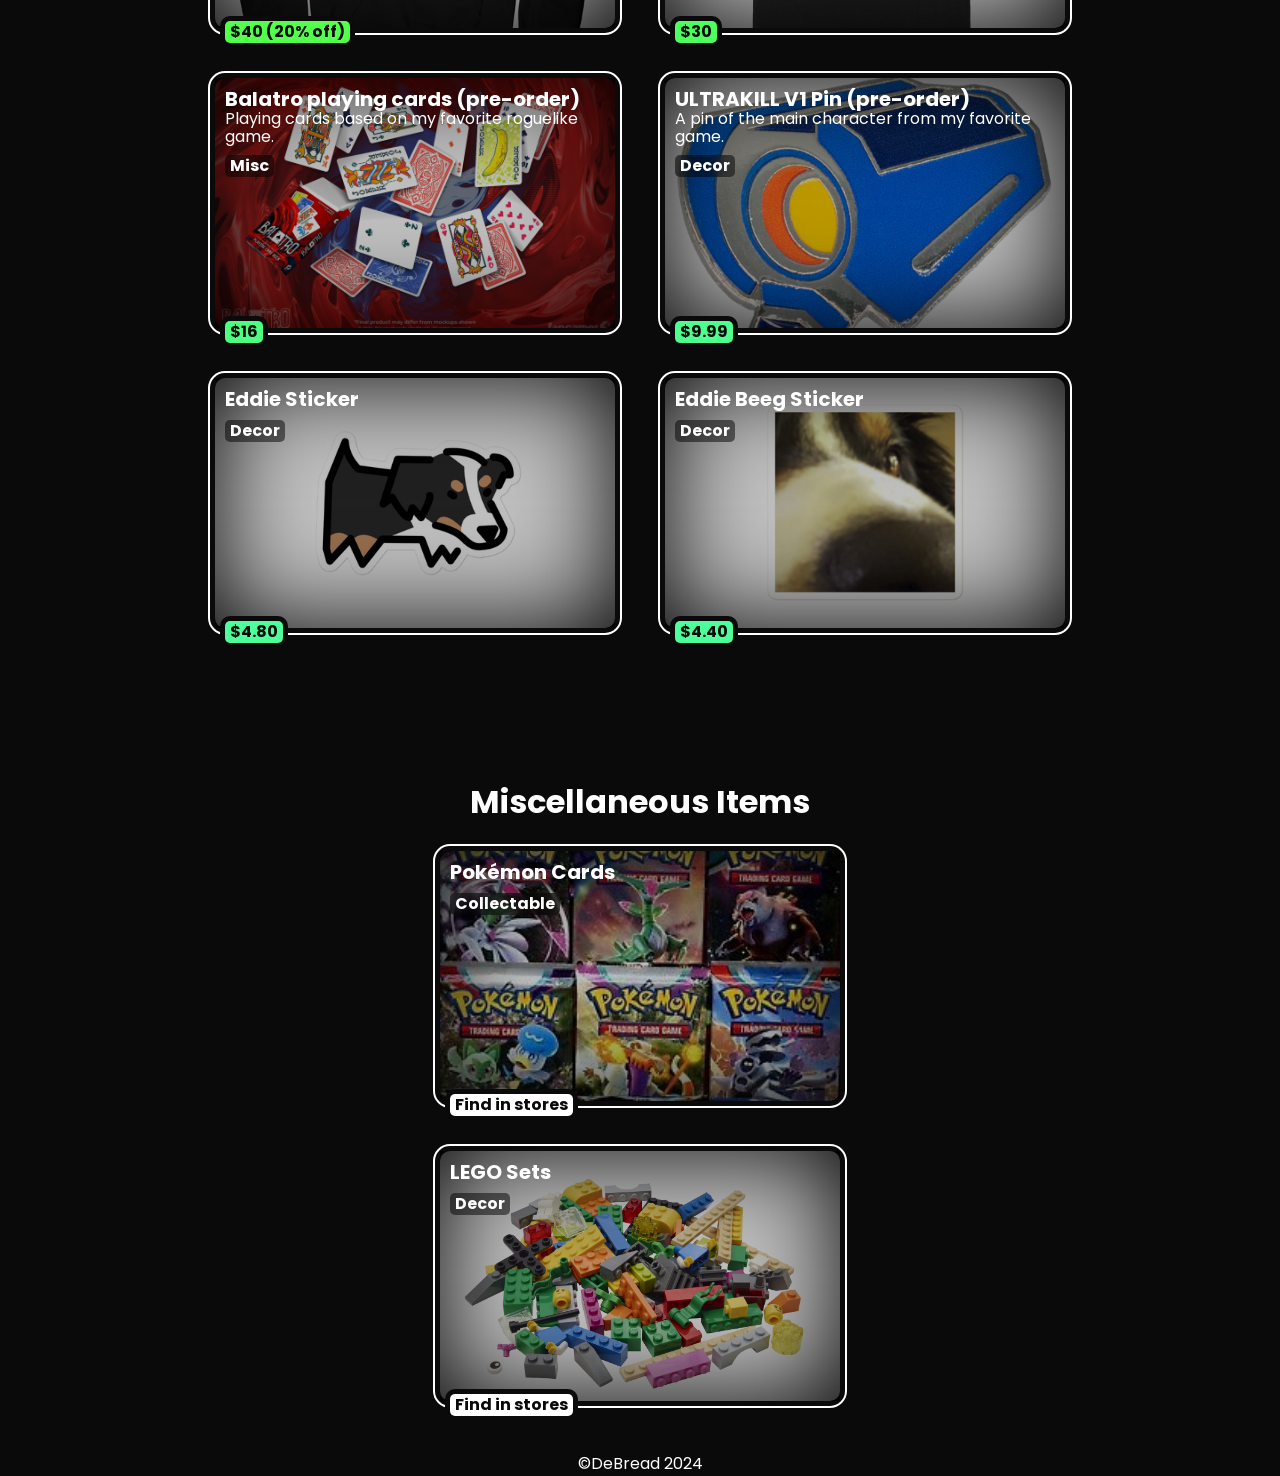
==== commit 4b59124b: "Update" ====
--- a/index.html
+++ b/index.html
@@ -34,7 +34,7 @@
     <div class="titleContainer">
         <span class="title">My Super Epic Wishlist</span>
         <em>All websites used here are secure!</em>
-        <em style="color: grey;">Last updated 11/21/2024</em>
+        <em style="color: grey;">Last updated 12/4/2024</em>
     </div>
 
     <div class="itemContainer">
@@ -59,16 +59,31 @@
 
     <div class="titleContainer">
         <span class="title">Miscellaneous Items</span>
-        <span>-LEGO</span>
-        <span>-Pokémon Cards</span>
-    </div>
-
-    <div id="giftcardContainer">
-        <span id="giftcardTitle">Giftcards</span>
-        <div id="giftcards">
-            <a href="https://store.steampowered.com/digitalgiftcards/" target="_blank">
-                <img src="images/cards/steam.png" width="200">
-            </a>
+        <div style="display: flex; gap: 50px; flex-direction: column; margin-top: 25px;">
+            <div class="item" style="background-image: url(images/items/pokemon.jpg);">
+                <div class="itemContent">
+                    <span class="itemName">Pokémon Cards</span>
+                    <div class="itemTags">
+                        <span>Collectable</span>
+                    </div>
+                    <div class="itemPrice" style="background-color: white;">
+                        <span>Find in stores</span>
+                    </div>
+                </div>
+                <div class="itemVignette"></div>
+            </div>
+            <div class="item" style="background-image: url(images/items/lego.jpg);">
+                <div class="itemContent">
+                    <span class="itemName">LEGO Sets</span>
+                    <div class="itemTags">
+                        <span>Decor</span>
+                    </div>
+                    <div class="itemPrice" style="background-color: white;">
+                        <span>Find in stores</span>
+                    </div>
+                </div>
+                <div class="itemVignette"></div>
+            </div>
         </div>
     </div>
 
--- a/index.css
+++ b/index.css
@@ -252,6 +252,7 @@
 .footer {
   display: flex;
   justify-content: center;
+  margin-top: 50px;
 }
 
 .footer img {
